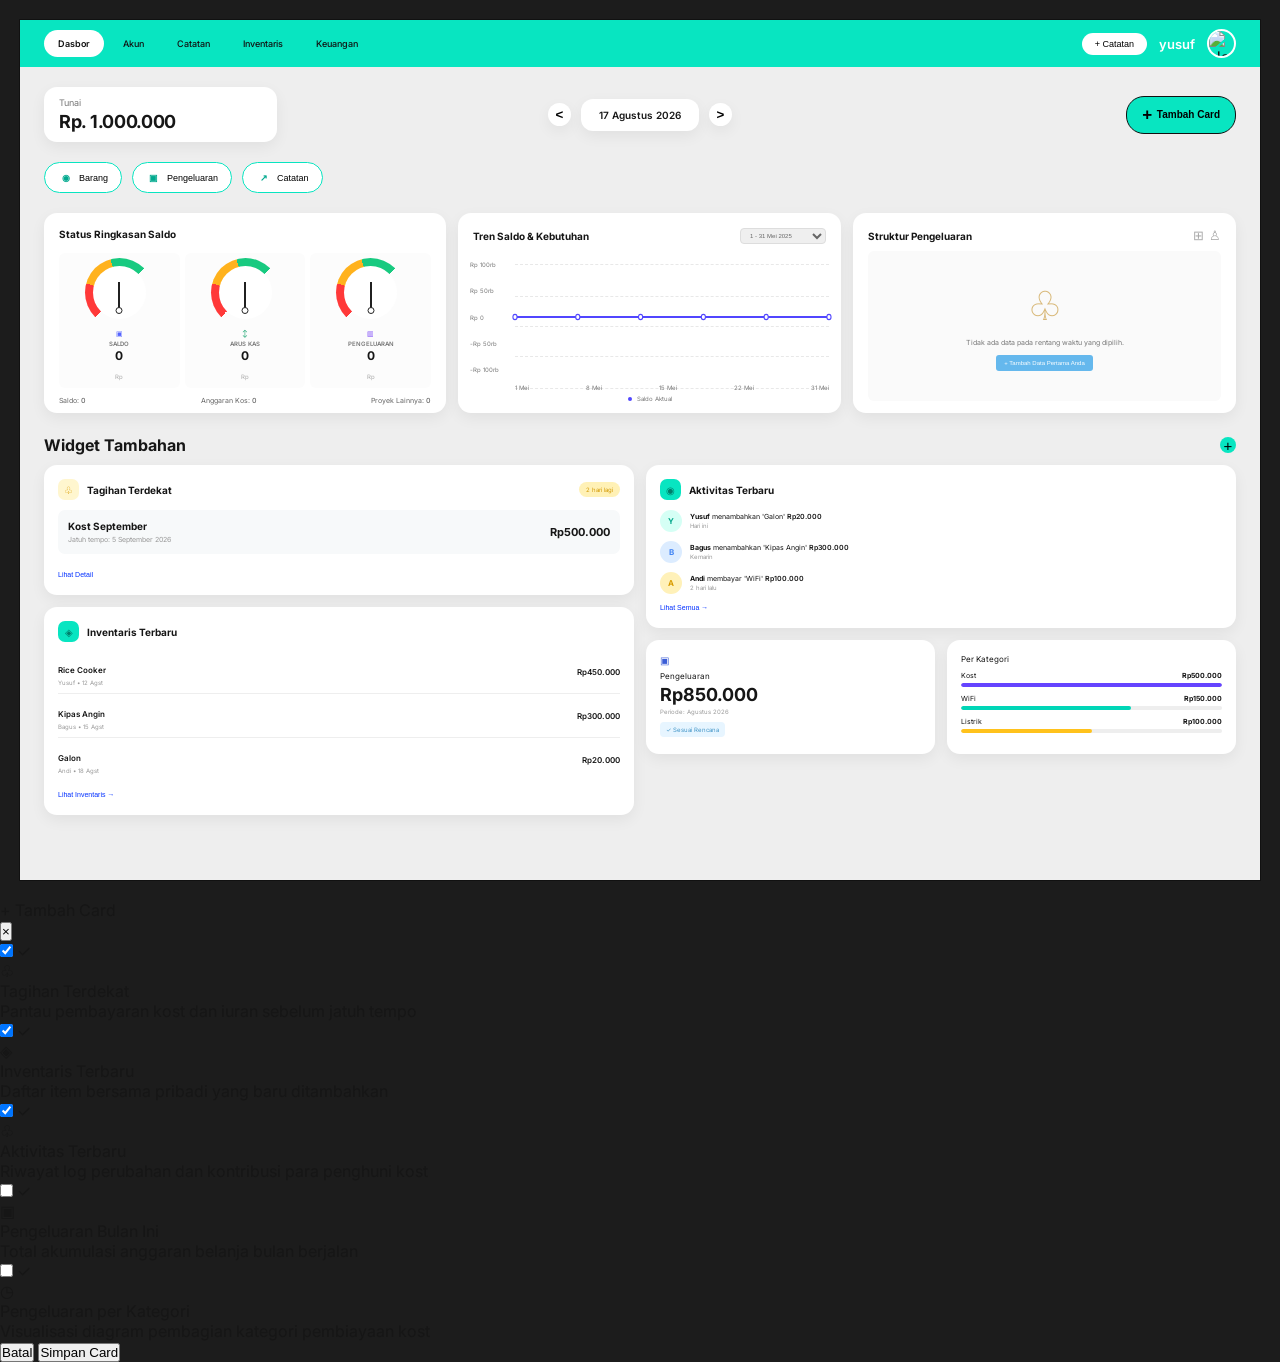
==== dashboard.html @ 5dc1da94 "Add files via upload" ====
<!DOCTYPE html>
<html lang="id">

<head>
    <meta charset="UTF-8">

    <meta
        name="viewport"
        content="width=device-width, initial-scale=1.0"
    >

    <title>Track IN - Dashboard</title>

    <link rel="stylesheet" href="dashboard.css">

    <link
        rel="preconnect"
        href="https://fonts.googleapis.com"
    >

    <link
        rel="preconnect"
        href="https://fonts.gstatic.com"
        crossorigin
    >

    <link
        href="https://fonts.googleapis.com/css2?family=Inter:wght@400;500;600;700;800&display=swap"
        rel="stylesheet"
    >
</head>


<body>

<div class="app">


    <!-- =====================================================
         HEADER
    ====================================================== -->

    <header class="topbar">

        <div class="topbar-left">

            <div class="brand-mobile">
                Track IN
            </div>

            <nav class="main-navigation">

                <a
                    href="#"
                    class="nav-item active"
                    data-page="dashboard"
                >
                    Dasbor
                </a>

                <a
                    href="#"
                    class="nav-item"
                    data-page="akun"
                >
                    Akun
                </a>

                <a
                    href="#"
                    class="nav-item"
                    data-page="catatan"
                >
                    Catatan
                </a>

                <a
                    href="#"
                    class="nav-item"
                    data-page="inventaris"
                >
                    Inventaris
                </a>

                <a
                    href="#"
                    class="nav-item"
                    data-page="keuangan"
                >
                    Keuangan
                </a>

            </nav>

        </div>


        <div class="topbar-right">

            <button
                class="top-note-button"
                id="topNoteButton"
            >
                + Catatan
            </button>


            <span class="username">
                yusuf
            </span>


            <div class="user-avatar">

                <img
                    src="https://i.pravatar.cc/100?img=12"
                    alt="User"
                >

            </div>

        </div>

    </header>



    <!-- =====================================================
         MAIN
    ====================================================== -->

    <main class="main-content">


        <!-- =================================================
             TOP CONTROL
        ================================================== -->

        <section class="dashboard-controls">


            <!-- CASH -->

            <div class="cash-card">

                <span class="cash-label">
                    Tunai
                </span>

                <strong id="cashValue">
                    Rp. 1.000.000
                </strong>

            </div>



            <!-- DATE -->

            <div class="date-navigation">

                <button
                    class="date-arrow"
                    id="previousDate"
                >
                    <
                </button>


                <div class="date-display">

                    <span id="dateText">
                        17 Agustus 2026
                    </span>

                </div>


                <button
                    class="date-arrow"
                    id="nextDate"
                >
                    >
                </button>

            </div>



            <!-- ADD CARD -->

            <button
                class="add-card-button"
                id="openCardModal"
            >

                <span class="plus">
                    +
                </span>

                Tambah Card

            </button>

        </section>



        <!-- =================================================
             QUICK ACTION
        ================================================== -->

        <section class="quick-actions">


            <button
                class="quick-button"
                data-action="barang"
            >

                <span class="quick-icon">
                    ◉
                </span>

                Barang

            </button>


            <button
                class="quick-button"
                data-action="pengeluaran"
            >

                <span class="quick-icon">
                    ▣
                </span>

                Pengeluaran

            </button>


            <button
                class="quick-button"
                data-action="catatan"
            >

                <span class="quick-icon">
                    ↗
                </span>

                Catatan

            </button>


        </section>



        <!-- =================================================
             MAIN CARDS
        ================================================== -->

        <section class="main-cards">


            <!-- =============================================
                 SALDO
            ============================================== -->

            <article class="dashboard-card balance-card">

                <div class="card-title">

                    <h3>
                        Status Ringkasan Saldo
                    </h3>

                </div>


                <div class="balance-gauges">


                    <!-- SALDO -->

                    <div class="gauge">

                        <div class="gauge-circle">

                            <div class="gauge-scale">

                                <span class="red"></span>
                                <span class="orange"></span>
                                <span class="green"></span>

                            </div>

                            <div class="gauge-needle"></div>

                            <div class="gauge-center"></div>

                        </div>

                        <div class="gauge-icon">
                            ▣
                        </div>

                        <span class="gauge-name">
                            SALDO
                        </span>

                        <strong>
                            0
                        </strong>

                        <small>
                            Rp
                        </small>

                    </div>



                    <!-- ARUS KAS -->

                    <div class="gauge">

                        <div class="gauge-circle">

                            <div class="gauge-scale">

                                <span class="red"></span>
                                <span class="orange"></span>
                                <span class="green"></span>

                            </div>

                            <div class="gauge-needle"></div>

                            <div class="gauge-center"></div>

                        </div>

                        <div class="gauge-icon green-icon">
                            ↕
                        </div>

                        <span class="gauge-name">
                            ARUS KAS
                        </span>

                        <strong>
                            0
                        </strong>

                        <small>
                            Rp
                        </small>

                    </div>



                    <!-- PENGELUARAN -->

                    <div class="gauge">

                        <div class="gauge-circle">

                            <div class="gauge-scale">

                                <span class="red"></span>
                                <span class="orange"></span>
                                <span class="green"></span>

                            </div>

                            <div class="gauge-needle"></div>

                            <div class="gauge-center"></div>

                        </div>

                        <div class="gauge-icon purple-icon">
                            ▥
                        </div>

                        <span class="gauge-name">
                            PENGELUARAN
                        </span>

                        <strong>
                            0
                        </strong>

                        <small>
                            Rp
                        </small>

                    </div>


                </div>


                <div class="balance-footer">

                    <span>
                        Saldo: <b>0</b>
                    </span>

                    <span>
                        Anggaran Kos: <b>0</b>
                    </span>

                    <span>
                        Proyek Lainnya: <b>0</b>
                    </span>

                </div>

            </article>



            <!-- =============================================
                 TREND
            ============================================== -->

            <article class="dashboard-card trend-card">

                <div class="card-title trend-title">

                    <h3>
                        Tren Saldo & Kebutuhan
                    </h3>

                    <select id="chartPeriod">

                        <option>
                            1 - 31 Mei 2025
                        </option>

                        <option>
                            1 - 30 Juni 2025
                        </option>

                        <option>
                            1 - 31 Juli 2025
                        </option>

                        <option>
                            1 - 31 Agustus 2026
                        </option>

                    </select>

                </div>


                <div class="chart-container">

                    <div class="chart-labels">

                        <span>
                            Rp 100rb
                        </span>

                        <span>
                            Rp 50rb
                        </span>

                        <span>
                            Rp 0
                        </span>

                        <span>
                            -Rp 50rb
                        </span>

                        <span>
                            -Rp 100rb
                        </span>

                    </div>


                    <div class="chart-area">

                        <div class="grid-line line-1"></div>
                        <div class="grid-line line-2"></div>
                        <div class="grid-line line-3"></div>
                        <div class="grid-line line-4"></div>
                        <div class="grid-line line-5"></div>


                        <svg
                            class="balance-chart"
                            viewBox="0 0 600 180"
                            preserveAspectRatio="none"
                        >

                            <polyline
                                points="0,90 120,90 240,90 360,90 480,90 600,90"
                                fill="none"
                                stroke="#5146ff"
                                stroke-width="3"
                            />

                            <circle cx="0" cy="90" r="4"></circle>
                            <circle cx="120" cy="90" r="4"></circle>
                            <circle cx="240" cy="90" r="4"></circle>
                            <circle cx="360" cy="90" r="4"></circle>
                            <circle cx="480" cy="90" r="4"></circle>
                            <circle cx="600" cy="90" r="4"></circle>

                        </svg>


                        <div class="chart-dates">

                            <span>
                                1 Mei
                            </span>

                            <span>
                                8 Mei
                            </span>

                            <span>
                                15 Mei
                            </span>

                            <span>
                                22 Mei
                            </span>

                            <span>
                                31 Mei
                            </span>

                        </div>

                    </div>

                </div>


                <div class="chart-legend">

                    <span class="legend-dot"></span>

                    Saldo Aktual

                </div>

            </article>



            <!-- =============================================
                 STRUCTURE
            ============================================== -->

            <article class="dashboard-card structure-card">

                <div class="card-title">

                    <h3>
                        Struktur Pengeluaran
                    </h3>

                    <div class="card-tools">

                        <button>
                            ⊞
                        </button>

                        <button>
                            ♙
                        </button>

                    </div>

                </div>


                <div class="structure-content">

                    <div class="structure-icon">
                        ♧
                    </div>

                    <p>
                        Tidak ada data pada rentang waktu yang dipilih.
                    </p>

                    <button
                        class="small-green-button"
                        id="firstExpenseButton"
                    >
                        + Tambah Data Pertama Anda
                    </button>

                </div>

            </article>


        </section>



        <!-- =================================================
             WIDGET TITLE
        ================================================== -->

        <div class="widget-header">

            <h2>
                Widget Tambahan
            </h2>

            <button
                class="widget-plus"
                id="openWidgetModal"
            >
                +
            </button>

        </div>



        <!-- =================================================
             WIDGET AREA
        ================================================== -->

        <section class="widgets-grid">


            <!-- =============================================
                 LEFT COLUMN
            ============================================== -->

            <div class="widget-column left-widget-column">


                <!-- TAGIHAN -->

                <article
                    class="widget-card bill-card"
                    data-widget="tagihan"
                >

                    <div class="widget-title-row">

                        <div class="widget-title">

                            <span class="widget-round-icon yellow">
                                ♧
                            </span>

                            <h3>
                                Tagihan Terdekat
                            </h3>

                        </div>

                        <span class="days-badge">
                            2 hari lagi
                        </span>

                    </div>


                    <div class="bill-content">

                        <div>

                            <strong>
                                Kost September
                            </strong>

                            <small>
                                Jatuh tempo: 5 September 2026
                            </small>

                        </div>

                        <strong class="bill-price">
                            Rp500.000
                        </strong>

                    </div>


                    <button
                        class="detail-link"
                        data-message="Detail tagihan Kost September"
                    >
                        Lihat Detail
                    </button>

                </article>



                <!-- INVENTARIS -->

                <article
                    class="widget-card inventory-card"
                    data-widget="inventaris"
                >

                    <div class="widget-title-row">

                        <div class="widget-title">

                            <span class="widget-round-icon cyan">
                                ◈
                            </span>

                            <h3>
                                Inventaris Terbaru
                            </h3>

                        </div>

                    </div>


                    <div
                        class="inventory-list"
                        id="inventoryList"
                    >

                    </div>


                    <button
                        class="detail-link"
                        id="inventoryLink"
                    >
                        Lihat Inventaris →
                    </button>

                </article>

            </div>



            <!-- =============================================
                 RIGHT COLUMN
            ============================================== -->

            <div class="widget-column right-widget-column">


                <!-- AKTIVITAS -->

                <article
                    class="widget-card activity-card"
                    data-widget="aktivitas"
                >

                    <div class="widget-title-row">

                        <div class="widget-title">

                            <span class="widget-round-icon cyan">
                                ◉
                            </span>

                            <h3>
                                Aktivitas Terbaru
                            </h3>

                        </div>

                    </div>


                    <div
                        class="activity-list"
                        id="activityList"
                    >

                    </div>


                    <button
                        class="detail-link"
                        id="activityLink"
                    >
                        Lihat Semua →
                    </button>

                </article>



                <!-- BOTTOM RIGHT -->

                <div class="bottom-widgets">


                    <!-- PENGELUARAN -->

                    <article
                        class="widget-card expense-card"
                        data-widget="pengeluaran"
                    >

                        <div class="expense-icon">
                            ▣
                        </div>

                        <span class="expense-title">
                            Pengeluaran
                        </span>

                        <strong class="expense-value">
                            Rp850.000
                        </strong>

                        <small>
                            Periode: Agustus 2026
                        </small>

                        <span class="plan-badge">
                            ✓ Sesuai Rencana
                        </span>

                    </article>



                    <!-- KATEGORI -->

                    <article
                        class="widget-card category-card"
                        data-widget="kategori"
                    >

                        <span class="category-title">
                            Per Kategori
                        </span>


                        <div class="category-item">

                            <div>

                                <span>
                                    Kost
                                </span>

                                <strong>
                                    Rp500.000
                                </strong>

                            </div>

                            <div class="progress">
                                <span
                                    style="width:100%"
                                    class="purple-progress"
                                ></span>
                            </div>

                        </div>


                        <div class="category-item">

                            <div>

                                <span>
                                    WiFi
                                </span>

                                <strong>
                                    Rp150.000
                                </strong>

                            </div>

                            <div class="progress">
                                <span
                                    style="width:65%"
                                    class="cyan-progress"
                                ></span>
                            </div>

                        </div>


                        <div class="category-item">

                            <div>

                                <span>
                                    Listrik
                                </span>

                                <strong>
                                    Rp100.000
                                </strong>

                            </div>

                            <div class="progress">
                                <span
                                    style="width:50%"
                                    class="yellow-progress"
                                ></span>
                            </div>

                        </div>

                    </article>

                </div>

            </div>

        </section>

    </main>

</div>



<!-- ==============================
     MODAL TAMBAH CARD
================================ -->

<div id="cardModal" class="card-modal-overlay">

    <div class="card-modal">

        <!-- HEADER -->
        <div class="card-modal-header">

            <div class="card-modal-title">

                <span class="card-plus-icon">+</span>

                <span>Tambah Card</span>

            </div>

            <button
                class="card-modal-close"
                id="closeCardModal"
                type="button"
            >
                ×
            </button>

        </div>


        <!-- CONTENT -->
        <div class="card-modal-body">


            <!-- TAGIHAN -->
            <div
                class="dashboard-card-option active"
                data-card="tagihan"
            >

                <div class="card-option-check">
                    <input
                        type="checkbox"
                        id="cardTagihan"
                        checked
                    >

                    <span class="fake-checkbox">✓</span>
                </div>


                <div class="card-option-icon tagihan-icon">
                    ♧
                </div>


                <div class="card-option-text">

                    <div class="card-option-name">
                        Tagihan Terdekat
                    </div>

                    <div class="card-option-desc">
                        Pantau pembayaran kost dan iuran sebelum jatuh tempo
                    </div>

                </div>

            </div>



            <!-- INVENTARIS -->
            <div
                class="dashboard-card-option active"
                data-card="inventaris"
            >

                <div class="card-option-check">

                    <input
                        type="checkbox"
                        id="cardInventaris"
                        checked
                    >

                    <span class="fake-checkbox">✓</span>

                </div>


                <div class="card-option-icon inventaris-icon">
                    ◈
                </div>


                <div class="card-option-text">

                    <div class="card-option-name">
                        Inventaris Terbaru
                    </div>

                    <div class="card-option-desc">
                        Daftar item bersama pribadi yang baru ditambahkan
                    </div>

                </div>

            </div>



            <!-- AKTIVITAS -->
            <div
                class="dashboard-card-option active"
                data-card="aktivitas"
            >

                <div class="card-option-check">

                    <input
                        type="checkbox"
                        id="cardAktivitas"
                        checked
                    >

                    <span class="fake-checkbox">✓</span>

                </div>


                <div class="card-option-icon aktivitas-icon">
                    ♧
                </div>


                <div class="card-option-text">

                    <div class="card-option-name">
                        Aktivitas Terbaru
                    </div>

                    <div class="card-option-desc">
                        Riwayat log perubahan dan kontribusi para penghuni kost
                    </div>

                </div>

            </div>



            <!-- PENGELUARAN -->
            <div
                class="dashboard-card-option"
                data-card="pengeluaran"
            >

                <div class="card-option-check">

                    <input
                        type="checkbox"
                        id="cardPengeluaran"
                    >

                    <span class="fake-checkbox">✓</span>

                </div>


                <div class="card-option-icon pengeluaran-icon">
                    ▣
                </div>


                <div class="card-option-text">

                    <div class="card-option-name">
                        Pengeluaran Bulan Ini
                    </div>

                    <div class="card-option-desc">
                        Total akumulasi anggaran belanja bulan berjalan
                    </div>

                </div>

            </div>



            <!-- KATEGORI -->
            <div
                class="dashboard-card-option"
                data-card="kategori"
            >

                <div class="card-option-check">

                    <input
                        type="checkbox"
                        id="cardKategori"
                    >

                    <span class="fake-checkbox">✓</span>

                </div>


                <div class="card-option-icon kategori-icon">
                    ◷
                </div>


                <div class="card-option-text">

                    <div class="card-option-name">
                        Pengeluaran per Kategori
                    </div>

                    <div class="card-option-desc">
                        Visualisasi diagram pembagian kategori pembiayaan kost
                    </div>

                </div>

            </div>


        </div>


        <!-- FOOTER -->
        <div class="card-modal-footer">

            <button
                type="button"
                class="card-btn-cancel"
                id="cancelCardModal"
            >
                Batal
            </button>

            <button
                type="button"
                class="card-btn-save"
                id="saveCardModal"
            >
                Simpan Card
            </button>

        </div>

    </div>

</div>



<script src="dashboard.js"></script>

</body>

</html>
---- dashboard.css ----
* {
    margin: 0;
    padding: 0;
    box-sizing: border-box;
}


:root {

    --primary:
        #08e5c1;

    --primary-dark:
        #00cdb0;

    --purple:
        #5846ff;

    --background:
        #eeeeee;

    --card:
        #ffffff;

    --text:
        #161616;

    --muted:
        #858585;

    --border:
        #e8e8e8;

    --shadow:
        0 5px 15px rgba(0, 0, 0, 0.06);

}


html {
    scroll-behavior: smooth;
}


body {

    font-family:
        "Inter",
        Arial,
        sans-serif;

    background:
        #1c1c1c;

    color:
        var(--text);

    min-height:
        100vh;

}


/* ============================================================
   APP
============================================================ */

.app {

    width:
        calc(100% - 40px);

    max-width:
        1440px;

    min-height:
        calc(100vh - 40px);

    margin:
        20px auto;

    background:
        var(--background);

    box-shadow:
        0 0 0 1px #111;

}


/* ============================================================
   TOPBAR
============================================================ */

.topbar {

    height:
        47px;

    background:
        var(--primary);

    display:
        flex;

    justify-content:
        space-between;

    align-items:
        center;

    padding:
        0 24px;

}


.topbar-left {

    display:
        flex;

    align-items:
        center;

    gap:
        25px;

}


.main-navigation {

    display:
        flex;

    align-items:
        center;

    gap:
        5px;

}


.nav-item {

    color:
        #111;

    text-decoration:
        none;

    font-size:
        9px;

    font-weight:
        500;

    padding:
        8px 14px;

    border-radius:
        20px;

    transition:
        .2s ease;

}


.nav-item:hover {

    background:
        rgba(255,255,255,.35);

}


.nav-item.active {

    background:
        #ffffff;

    font-weight:
        600;

}


.topbar-right {

    display:
        flex;

    align-items:
        center;

    gap:
        12px;

}


.top-note-button {

    background:
        white;

    border:
        0;

    border-radius:
        20px;

    padding:
        6px 13px;

    font-size:
        9px;

    cursor:
        pointer;

}


.username {

    font-size:
        13px;

    font-weight:
        600;

    color:
        white;

}


.user-avatar {

    width:
        29px;

    height:
        29px;

    border:
        2px solid white;

    border-radius:
        50%;

    overflow:
        hidden;

}


.user-avatar img {

    width:
        100%;

    height:
        100%;

    object-fit:
        cover;

}


.brand-mobile {
    display: none;
}


/* ============================================================
   MAIN
============================================================ */

.main-content {

    padding:
        20px 24px 50px;

}


/* ============================================================
   CONTROL
============================================================ */

.dashboard-controls {

    display:
        grid;

    grid-template-columns:
        1fr auto 1fr;

    align-items:
        center;

    margin-bottom:
        20px;

}


.cash-card {

    background:
        white;

    width:
        233px;

    min-height:
        54px;

    border-radius:
        13px;

    padding:
        10px 15px;

    box-shadow:
        var(--shadow);

}


.cash-label {

    display:
        block;

    color:
        #777;

    font-size:
        9px;

    margin-bottom:
        3px;

}


.cash-card strong {

    font-size:
        18px;

    letter-spacing:
        -.3px;

}


.date-navigation {

    display:
        flex;

    align-items:
        center;

    justify-content:
        center;

    gap:
        10px;

}


.date-display {

    background:
        white;

    padding:
        10px 18px;

    border-radius:
        12px;

    min-width:
        112px;

    text-align:
        center;

    font-size:
        10px;

    font-weight:
        600;

    box-shadow:
        var(--shadow);

}


.date-arrow {

    width:
        23px;

    height:
        23px;

    border:
        none;

    border-radius:
        50%;

    background:
        white;

    box-shadow:
        var(--shadow);

    cursor:
        pointer;

    font-weight:
        700;

    transition:
        .2s;

}


.date-arrow:hover {

    transform:
        scale(1.08);

}


.add-card-button {

    justify-self:
        end;

    background:
        var(--primary);

    border:
        1px solid #111;

    border-radius:
        18px;

    padding:
        8px 15px;

    font-size:
        10px;

    font-weight:
        600;

    cursor:
        pointer;

    transition:
        .2s;

}


.add-card-button:hover {

    background:
        var(--primary-dark);

    transform:
        translateY(-1px);

}


.plus {

    font-size:
        17px;

    vertical-align:
        middle;

}


/* ============================================================
   QUICK ACTIONS
============================================================ */

.quick-actions {

    display:
        flex;

    gap:
        10px;

    margin-bottom:
        20px;

}


.quick-button {

    background:
        white;

    border:
        1px solid var(--primary);

    border-radius:
        20px;

    padding:
        7px 13px;

    display:
        flex;

    align-items:
        center;

    gap:
        6px;

    font-size:
        9px;

    cursor:
        pointer;

    transition:
        .2s;

}


.quick-button:hover {

    background:
        var(--primary);

}


.quick-icon {

    width:
        15px;

    height:
        15px;

    display:
        grid;

    place-items:
        center;

    border-radius:
        50%;

    color:
        #00a98e;

    font-weight:
        700;

}


/* ============================================================
   MAIN CARDS
============================================================ */

.main-cards {

    display:
        grid;

    grid-template-columns:
        1.05fr 1fr 1fr;

    gap:
        12px;

}


.dashboard-card {

    background:
        white;

    border-radius:
        13px;

    box-shadow:
        var(--shadow);

    min-height:
        198px;

}


.card-title {

    padding:
        15px 15px 8px;

    display:
        flex;

    justify-content:
        space-between;

    align-items:
        center;

}


.card-title h3 {

    font-size:
        10px;

    font-weight:
        700;

}


.card-tools {

    display:
        flex;

    gap:
        5px;

}


.card-tools button {

    border:
        none;

    background:
        transparent;

    color:
        #aaa;

    cursor:
        pointer;

}


/* ============================================================
   BALANCE GAUGES
============================================================ */

.balance-gauges {

    display:
        grid;

    grid-template-columns:
        repeat(3, 1fr);

    padding:
        5px 15px 0;

    gap:
        5px;

}


.gauge {

    text-align:
        center;

    position:
        relative;

    padding:
        0 2px 5px;

    background:
        #fcfcfc;

    border-radius:
        6px;

}


.gauge-circle {

    width:
        73px;

    height:
        73px;

    margin:
        3px auto 0;

    position:
        relative;

    border-radius:
        50%;

}


.gauge-scale {

    position:
        absolute;

    inset:
        2px;

    border-radius:
        50%;

    background:
        conic-gradient(
            from 225deg,
            #ff3939 0deg,
            #ff3939 60deg,
            #ffb21d 60deg,
            #ffb21d 120deg,
            #18ca80 120deg,
            #18ca80 180deg,
            transparent 180deg
        );

}


.gauge-scale::after {

    content:
        "";

    position:
        absolute;

    inset:
        8px;

    background:
        #fff;

    border-radius:
        50%;

}


.gauge-needle {

    position:
        absolute;

    width:
        2px;

    height:
        29px;

    background:
        #202020;

    left:
        50%;

    bottom:
        18px;

    transform-origin:
        bottom;

    transform:
        translateX(-50%)
        rotate(0deg);

    z-index:
        3;

}


.gauge-center {

    position:
        absolute;

    width:
        7px;

    height:
        7px;

    border:
        1px solid #222;

    border-radius:
        50%;

    background:
        white;

    left:
        50%;

    bottom:
        15px;

    transform:
        translateX(-50%);

    z-index:
        4;

}


.gauge-icon {

    font-size:
        7px;

    color:
        #5564ff;

}


.green-icon {
    color:
        #16a36e;
}


.purple-icon {
    color:
        #7a45f7;
}


.gauge-name {

    display:
        block;

    font-size:
        6px;

    font-weight:
        600;

    color:
        #777;

    margin-top:
        2px;

}


.gauge strong {

    display:
        block;

    font-size:
        12px;

    margin-top:
        1px;

}


.gauge small {

    font-size:
        6px;

    color:
        #aaa;

}


.balance-footer {

    display:
        flex;

    justify-content:
        space-between;

    padding:
        8px 15px;

    font-size:
        7px;

    color:
        #666;

}


.balance-footer b {

    font-weight:
        500;

}


/* ============================================================
   TREND CHART
============================================================ */

.trend-title select {

    border:
        1px solid #ddd;

    border-radius:
        4px;

    padding:
        3px 5px;

    font-size:
        6px;

    color:
        #666;

}


.chart-container {

    height:
        143px;

    display:
        flex;

    padding:
        5px 12px 0;

}


.chart-labels {

    width:
        45px;

    display:
        flex;

    flex-direction:
        column;

    justify-content:
        space-between;

    padding:
        4px 0 22px;

    font-size:
        6px;

    color:
        #777;

}


.chart-area {

    flex:
        1;

    position:
        relative;

}


.grid-line {

    position:
        absolute;

    left:
        0;

    right:
        0;

    border-top:
        1px dashed #e8e8e8;

}


.line-1 {
    top:
        5%;
}

.line-2 {
    top:
        28%;
}

.line-3 {
    top:
        50%;
}

.line-4 {
    top:
        72%;
}

.line-5 {
    top:
        95%;
}


.balance-chart {

    position:
        absolute;

    left:
        0;

    top:
        0;

    width:
        100%;

    height:
        120px;

    overflow:
        visible;

}


.balance-chart circle {

    fill:
        white;

    stroke:
        #5146ff;

    stroke-width:
        2;

}


.chart-dates {

    position:
        absolute;

    bottom:
        4px;

    left:
        0;

    right:
        0;

    display:
        flex;

    justify-content:
        space-between;

    font-size:
        6px;

    color:
        #777;

}


.chart-legend {

    font-size:
        6px;

    display:
        flex;

    align-items:
        center;

    gap:
        5px;

    justify-content:
        center;

    color:
        #777;

}


.legend-dot {

    width:
        4px;

    height:
        4px;

    border-radius:
        50%;

    background:
        #5146ff;

}


/* ============================================================
   STRUCTURE
============================================================ */

.structure-content {

    height:
        150px;

    margin:
        0 15px;

    background:
        #fafafa;

    border-radius:
        6px;

    display:
        flex;

    flex-direction:
        column;

    align-items:
        center;

    justify-content:
        center;

    text-align:
        center;

}


.structure-icon {

    font-size:
        40px;

    color:
        #d8b878;

    margin-bottom:
        8px;

}


.structure-content p {

    font-size:
        7px;

    color:
        #777;

    margin-bottom:
        8px;

}


.small-green-button {

    background:
        #65b8ed;

    border:
        none;

    color:
        white;

    border-radius:
        3px;

    padding:
        5px 8px;

    font-size:
        6px;

    cursor:
        pointer;

}


/* ============================================================
   WIDGET HEADER
============================================================ */

.widget-header {

    display:
        flex;

    justify-content:
        space-between;

    align-items:
        center;

    margin:
        22px 0 10px;

}


.widget-header h2 {

    font-size:
        16px;

}


.widget-plus {

    width:
        16px;

    height:
        16px;

    border:
        none;

    background:
        var(--primary);

    border-radius:
        50%;

    font-size:
        15px;

    line-height:
        15px;

    cursor:
        pointer;

}


/* ============================================================
   WIDGET GRID
============================================================ */

.widgets-grid {

    display:
        grid;

    grid-template-columns:
        1fr 1fr;

    gap:
        12px;

}


.widget-column {

    display:
        flex;

    flex-direction:
        column;

    gap:
        12px;

}


.widget-card {

    background:
        white;

    border-radius:
        13px;

    box-shadow:
        var(--shadow);

    padding:
        14px;

}


.widget-title-row {

    display:
        flex;

    justify-content:
        space-between;

    align-items:
        center;

}


.widget-title {

    display:
        flex;

    align-items:
        center;

    gap:
        8px;

}


.widget-title h3 {

    font-size:
        10px;

}


.widget-round-icon {

    width:
        21px;

    height:
        21px;

    border-radius:
        7px;

    display:
        grid;

    place-items:
        center;

    font-size:
        10px;

}


.yellow {

    background:
        #fff6cf;

    color:
        #d99d00;

}


.cyan {

    background:
        var(--primary);

    color:
        #007e6b;

}


.days-badge {

    background:
        #fff1b6;

    color:
        #d29800;

    font-size:
        6px;

    padding:
        4px 7px;

    border-radius:
        8px;

}


/* ============================================================
   BILL
============================================================ */

.bill-card {

    min-height:
        125px;

}


.bill-content {

    background:
        #f7f9fa;

    border-radius:
        7px;

    padding:
        10px;

    margin:
        10px 0 7px;

    display:
        flex;

    justify-content:
        space-between;

    align-items:
        center;

}


.bill-content strong {

    display:
        block;

    font-size:
        10px;

}


.bill-content small {

    display:
        block;

    font-size:
        7px;

    color:
        #999;

    margin-top:
        3px;

}


.bill-price {

    font-size:
        11px !important;

}


.detail-link {

    border:
        none;

    background:
        transparent;

    color:
        #002fff;

    font-size:
        7px;

    cursor:
        pointer;

    padding:
        0;

}


/* ============================================================
   INVENTORY
============================================================ */

.inventory-card {

    min-height:
        174px;

}


.inventory-list {

    margin-top:
        8px;

}


.inventory-item {

    display:
        flex;

    justify-content:
        space-between;

    align-items:
        center;

    padding:
        7px 0;

    border-bottom:
        1px solid #eeeeee;

}


.inventory-item:last-child {

    border-bottom:
        none;

}


.inventory-name {

    font-size:
        8px;

    font-weight:
        600;

}


.inventory-meta {

    display:
        block;

    font-size:
        6px;

    color:
        #999;

    margin-top:
        2px;

}


.inventory-price {

    font-size:
        8px;

    font-weight:
        600;

}


/* ============================================================
   ACTIVITY
============================================================ */

.activity-card {

    min-height:
        158px;

}


.activity-list {

    margin-top:
        10px;

    display:
        flex;

    flex-direction:
        column;

    gap:
        9px;

}


.activity-item {

    display:
        flex;

    align-items:
        center;

    gap:
        8px;

}


.activity-avatar {

    width:
        22px;

    height:
        22px;

    border-radius:
        50%;

    display:
        grid;

    place-items:
        center;

    font-size:
        8px;

    font-weight:
        700;

}


.activity-avatar.green {

    background:
        #d5fff5;

    color:
        #00a789;

}


.activity-avatar.blue {

    background:
        #dcecff;

    color:
        #4285f4;

}


.activity-avatar.yellow {

    background:
        #fff1b9;

    color:
        #d89b00;

}


.activity-text {

    font-size:
        7px;

    line-height:
        1.4;

}


.activity-text strong {

    font-weight:
        700;

}


.activity-text b {

    font-weight:
        600;

}


.activity-time {

    display:
        block;

    color:
        #999;

    font-size:
        6px;

}


/* ============================================================
   BOTTOM WIDGETS
============================================================ */

.bottom-widgets {

    display:
        grid;

    grid-template-columns:
        1fr 1fr;

    gap:
        12px;

}


.expense-card {

    min-height:
        108px;

}


.expense-icon {

    color:
        #3b5dd6;

    font-size:
        10px;

    margin-bottom:
        5px;

}


.expense-title {

    display:
        block;

    font-size:
        8px;

}


.expense-value {

    display:
        block;

    font-size:
        18px;

    margin:
        3px 0;

}


.expense-card small {

    display:
        block;

    color:
        #999;

    font-size:
        6px;

}


.plan-badge {

    display:
        inline-block;

    margin-top:
        7px;

    padding:
        4px 6px;

    border-radius:
        4px;

    background:
        #e7f5ff;

    color:
        #4295c7;

    font-size:
        6px;

}


/* ============================================================
   CATEGORY
============================================================ */

.category-card {

    min-height:
        108px;

}


.category-title {

    display:
        block;

    font-size:
        8px;

    margin-bottom:
        7px;

}


.category-item {

    margin-bottom:
        7px;

}


.category-item > div:first-child {

    display:
        flex;

    justify-content:
        space-between;

    font-size:
        7px;

    margin-bottom:
        3px;

}


.category-item strong {

    font-size:
        7px;

}


.progress {

    width:
        100%;

    height:
        4px;

    border-radius:
        4px;

    background:
        #eee;

    overflow:
        hidden;

}


.progress span {

    display:
        block;

    height:
        100%;

    border-radius:
        4px;

}


.purple-progress {

    background:
        #6544ff;

}


.cyan-progress {

    background:
        #00d6b7;

}


.yellow-progress {

    background:
        #ffc21c;

}


/* ============================================================
   MODAL
============================================================ */

.modal-overlay {

    position:
        fixed;

    inset:
        0;

    background:
        rgba(0,0,0,.45);

    backdrop-filter:
        blur(5px);

    display:
        flex;

    align-items:
        center;

    justify-content:
        center;

    padding:
        20px;

    z-index:
        100;

}


.modal-overlay.hidden {

    display:
        none;

}


.modal-box {

    width:
        min(480px, 100%);

    background:
        white;

    border-radius:
        16px;

    padding:
        22px;

    box-shadow:
        0 25px 60px rgba(0,0,0,.25);

    animation:
        modalShow .2s ease;

}


@keyframes modalShow {

    from {
        opacity: 0;
        transform: scale(.96);
    }

    to {
        opacity: 1;
        transform: scale(1);
    }

}


.modal-header {

    display:
        flex;

    justify-content:
        space-between;

    align-items:
        flex-start;

}


.modal-label {

    color:
        #00a98e;

    font-size:
        8px;

    font-weight:
        700;

    letter-spacing:
        1px;

}


.modal-header h2 {

    font-size:
        21px;

    margin:
        5px 0;

}


.modal-header p {

    font-size:
        10px;

    color:
        #888;

}


.close-modal {

    border:
        none;

    background:
        #f2f2f2;

    width:
        28px;

    height:
        28px;

    border-radius:
        50%;

    font-size:
        19px;

    cursor:
        pointer;

}


.widget-selection {

    display:
        grid;

    gap:
        8px;

    margin:
        20px 0;

}


.selection-item {

    display:
        flex;

    justify-content:
        space-between;

    align-items:
        center;

    padding:
        12px;

    border:
        1px solid #e7e7e7;

    border-radius:
        10px;

    cursor:
        pointer;

}


.selection-item:hover {

    background:
        #f8fffd;

    border-color:
        var(--primary);

}


.selection-item strong {

    display:
        block;

    font-size:
        10px;

}


.selection-item small {

    display:
        block;

    font-size:
        8px;

    color:
        #999;

    margin-top:
        4px;

}


.selection-item input {

    width:
        17px;

    height:
        17px;

    accent-color:
        #08cdb0;

}


.modal-footer {

    border-top:
        1px solid #eee;

    padding-top:
        15px;

    display:
        flex;

    justify-content:
        flex-end;

    gap:
        8px;

}


.cancel-button,
.save-button {

    border:
        none;

    border-radius:
        9px;

    padding:
        9px 16px;

    font-size:
        10px;

    font-weight:
        600;

    cursor:
        pointer;

}


.cancel-button {

    background:
        #eee;

}


.save-button {

    background:
        var(--primary);

}


/* ============================================================
   TOAST
============================================================ */

.toast {

    position:
        fixed;

    right:
        25px;

    bottom:
        25px;

    background:
        #161616;

    color:
        white;

    padding:
        11px 16px;

    border-radius:
        9px;

    font-size:
        10px;

    opacity:
        0;

    transform:
        translateY(15px);

    pointer-events:
        none;

    transition:
        .25s;

    z-index:
        200;

}


.toast.show {

    opacity:
        1;

    transform:
        translateY(0);

}


/* ============================================================
   RESPONSIVE
============================================================ */

@media (max-width: 1000px) {

    .main-cards {

        grid-template-columns:
            1fr 1fr;

    }


    .structure-card {

        grid-column:
            1 / -1;

    }

}


@media (max-width: 750px) {

    body {
        background:
            #eeeeee;
    }


    .app {

        width:
            100%;

        margin:
            0;

        min-height:
            100vh;

    }


    .topbar {

        padding:
            0 15px;

    }


    .main-navigation {

        gap:
            0;

    }


    .nav-item {

        padding:
            7px 8px;

        font-size:
            8px;

    }


    .username {

        display:
            none;

    }


    .main-content {

        padding:
            15px;

    }


    .dashboard-controls {

        grid-template-columns:
            1fr auto;

        gap:
            12px;

    }


    .cash-card {

        width:
            100%;

    }


    .date-navigation {

        grid-column:
            1 / -1;

        grid-row:
            2;

    }


    .add-card-button {

        grid-column:
            2;

        grid-row:
            1;

    }


    .main-cards {

        grid-template-columns:
            1fr;

    }


    .structure-card {

        grid-column:
            auto;

    }


    .widgets-grid {

        grid-template-columns:
            1fr;

    }

}


@media (max-width: 500px) {

    .topbar {

        height:
            auto;

        min-height:
            50px;

        padding:
            8px 10px;

    }


    .topbar-left {

        gap:
            5px;

    }


    .main-navigation {

        overflow-x:
            auto;

    }


    .nav-item {

        font-size:
            7px;

        padding:
            7px 6px;

    }


    .top-note-button {

        display:
            none;

    }


    .user-avatar {

        width:
            26px;

        height:
            26px;

    }


    .quick-actions {

        overflow-x:
            auto;

    }


    .quick-button {

        white-space:
            nowrap;

    }


    .bottom-widgets {

        grid-template-columns:
            1fr;

    }


    .balance-gauges {

        gap:
            2px;

    }


    .gauge-circle {

        width:
            68px;

        height:
            68px;

    }

}
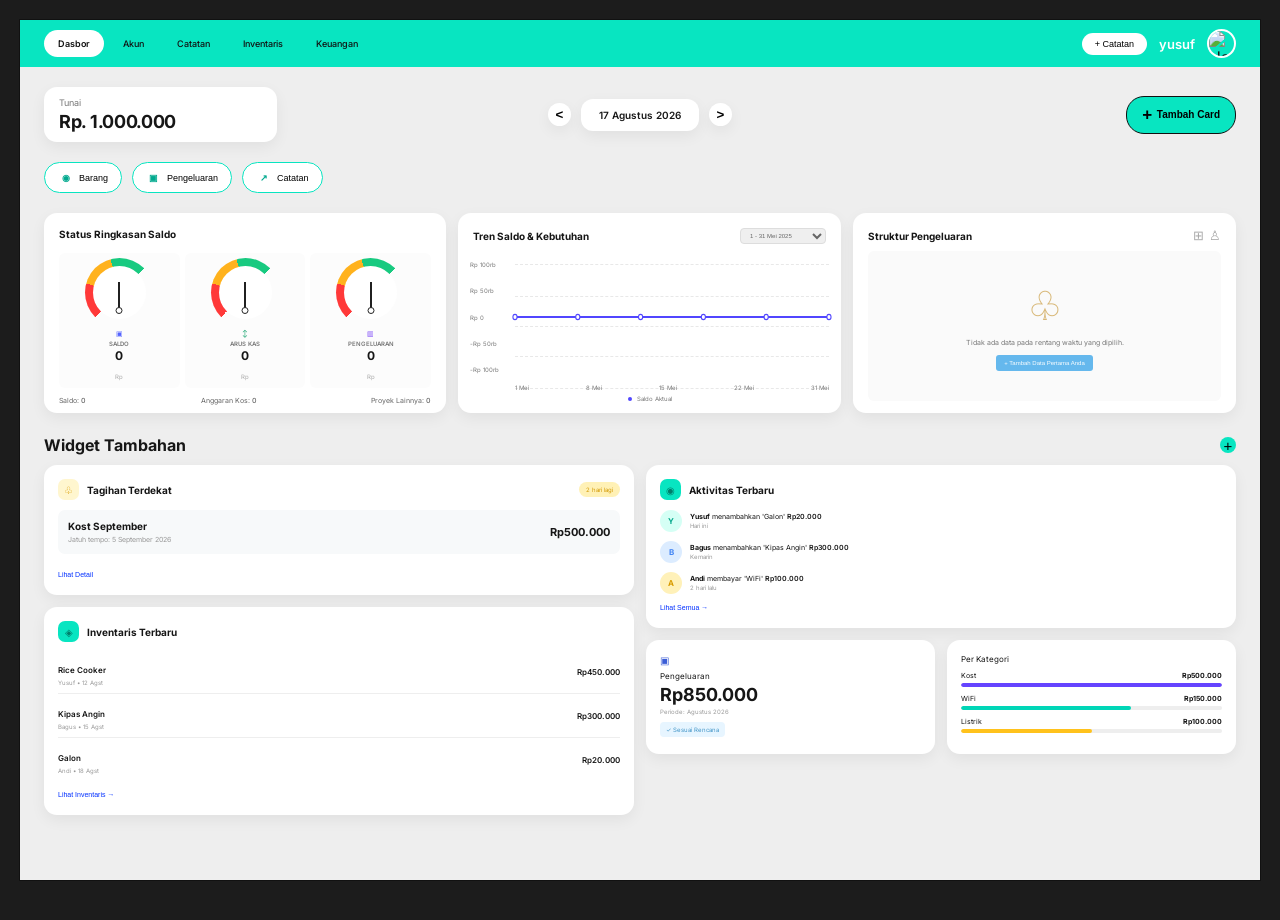
==== commit 2b92fcf2: "Update dashboard.html" ====
--- a/dashboard.html
+++ b/dashboard.html
@@ -1193,7 +1193,11 @@
     </div>
 
 </div>
-
+<div id="toast" class="toast"></div>
+
+<div id="cardModal" class="card-modal-overlay">
+    ...
+</div>
 
 
 <script src="dashboard.js"></script>
--- a/dashboard.css
+++ b/dashboard.css
@@ -1,3 +1,6 @@
+/* ============================================================
+   RESET
+============================================================ */
 
 * {
     margin: 0;
@@ -6,59 +9,41 @@
 }
 
 
+/* ============================================================
+   ROOT
+============================================================ */
+
 :root {
-
-    --primary:
-        #08e5c1;
-
-    --primary-dark:
-        #00cdb0;
-
-    --purple:
-        #5846ff;
-
-    --background:
-        #eeeeee;
-
-    --card:
-        #ffffff;
-
-    --text:
-        #161616;
-
-    --muted:
-        #858585;
-
-    --border:
-        #e8e8e8;
-
-    --shadow:
-        0 5px 15px rgba(0, 0, 0, 0.06);
-
-}
-
+    --primary: #08e5c1;
+    --primary-dark: #00cdb0;
+
+    --purple: #5846ff;
+
+    --background: #eeeeee;
+    --card: #ffffff;
+
+    --text: #161616;
+    --muted: #858585;
+
+    --border: #e8e8e8;
+
+    --shadow: 0 5px 15px rgba(0, 0, 0, 0.06);
+}
+
+
+/* ============================================================
+   HTML & BODY
+============================================================ */
 
 html {
     scroll-behavior: smooth;
 }
 
-
 body {
-
-    font-family:
-        "Inter",
-        Arial,
-        sans-serif;
-
-    background:
-        #1c1c1c;
-
-    color:
-        var(--text);
-
-    min-height:
-        100vh;
-
+    font-family: "Inter", Arial, sans-serif;
+    background: #1c1c1c;
+    color: var(--text);
+    min-height: 100vh;
 }
 
 
@@ -67,25 +52,15 @@
 ============================================================ */
 
 .app {
-
-    width:
-        calc(100% - 40px);
-
-    max-width:
-        1440px;
-
-    min-height:
-        calc(100vh - 40px);
-
-    margin:
-        20px auto;
-
-    background:
-        var(--background);
-
-    box-shadow:
-        0 0 0 1px #111;
-
+    width: calc(100% - 40px);
+    max-width: 1440px;
+    min-height: calc(100vh - 40px);
+
+    margin: 20px auto;
+
+    background: var(--background);
+
+    box-shadow: 0 0 0 1px #111;
 }
 
 
@@ -94,185 +69,97 @@
 ============================================================ */
 
 .topbar {
-
-    height:
-        47px;
-
-    background:
-        var(--primary);
-
-    display:
-        flex;
-
-    justify-content:
-        space-between;
-
-    align-items:
-        center;
-
-    padding:
-        0 24px;
-
-}
-
+    height: 47px;
+
+    background: var(--primary);
+
+    display: flex;
+    align-items: center;
+    justify-content: space-between;
+
+    padding: 0 24px;
+}
 
 .topbar-left {
-
-    display:
-        flex;
-
-    align-items:
-        center;
-
-    gap:
-        25px;
-
-}
-
+    display: flex;
+    align-items: center;
+
+    gap: 25px;
+}
 
 .main-navigation {
-
-    display:
-        flex;
-
-    align-items:
-        center;
-
-    gap:
-        5px;
-
-}
-
+    display: flex;
+    align-items: center;
+
+    gap: 5px;
+}
 
 .nav-item {
-
-    color:
-        #111;
-
-    text-decoration:
-        none;
-
-    font-size:
-        9px;
-
-    font-weight:
-        500;
-
-    padding:
-        8px 14px;
-
-    border-radius:
-        20px;
-
-    transition:
-        .2s ease;
-
-}
-
+    color: #111;
+    text-decoration: none;
+
+    font-size: 9px;
+    font-weight: 500;
+
+    padding: 8px 14px;
+
+    border-radius: 20px;
+
+    transition: 0.2s ease;
+}
 
 .nav-item:hover {
-
-    background:
-        rgba(255,255,255,.35);
-
-}
-
+    background: rgba(255, 255, 255, 0.35);
+}
 
 .nav-item.active {
-
-    background:
-        #ffffff;
-
-    font-weight:
-        600;
-
-}
-
+    background: #ffffff;
+    font-weight: 600;
+}
 
 .topbar-right {
-
-    display:
-        flex;
-
-    align-items:
-        center;
-
-    gap:
-        12px;
-
-}
-
+    display: flex;
+    align-items: center;
+
+    gap: 12px;
+}
 
 .top-note-button {
-
-    background:
-        white;
-
-    border:
-        0;
-
-    border-radius:
-        20px;
-
-    padding:
-        6px 13px;
-
-    font-size:
-        9px;
-
-    cursor:
-        pointer;
-
-}
-
+    background: white;
+
+    border: 0;
+    border-radius: 20px;
+
+    padding: 6px 13px;
+
+    font-size: 9px;
+
+    cursor: pointer;
+}
 
 .username {
-
-    font-size:
-        13px;
-
-    font-weight:
-        600;
-
-    color:
-        white;
-
-}
-
+    font-size: 13px;
+    font-weight: 600;
+
+    color: white;
+}
 
 .user-avatar {
-
-    width:
-        29px;
-
-    height:
-        29px;
-
-    border:
-        2px solid white;
-
-    border-radius:
-        50%;
-
-    overflow:
-        hidden;
-
-}
-
+    width: 29px;
+    height: 29px;
+
+    border: 2px solid white;
+    border-radius: 50%;
+
+    overflow: hidden;
+}
 
 .user-avatar img {
-
-    width:
-        100%;
-
-    height:
-        100%;
-
-    object-fit:
-        cover;
-
-}
-
+    width: 100%;
+    height: 100%;
+
+    object-fit: cover;
+}
 
 .brand-mobile {
     display: none;
@@ -284,222 +171,137 @@
 ============================================================ */
 
 .main-content {
-
-    padding:
-        20px 24px 50px;
-
-}
-
-
-/* ============================================================
-   CONTROL
+    padding: 20px 24px 50px;
+}
+
+
+/* ============================================================
+   DASHBOARD CONTROLS
 ============================================================ */
 
 .dashboard-controls {
-
-    display:
-        grid;
-
-    grid-template-columns:
-        1fr auto 1fr;
-
-    align-items:
-        center;
-
-    margin-bottom:
-        20px;
-
-}
-
+    display: grid;
+
+    grid-template-columns: 1fr auto 1fr;
+
+    align-items: center;
+
+    margin-bottom: 20px;
+}
 
 .cash-card {
-
-    background:
-        white;
-
-    width:
-        233px;
-
-    min-height:
-        54px;
-
-    border-radius:
-        13px;
-
-    padding:
-        10px 15px;
-
-    box-shadow:
-        var(--shadow);
-
-}
-
+    width: 233px;
+    min-height: 54px;
+
+    background: white;
+
+    border-radius: 13px;
+
+    padding: 10px 15px;
+
+    box-shadow: var(--shadow);
+}
 
 .cash-label {
-
-    display:
-        block;
-
-    color:
-        #777;
-
-    font-size:
-        9px;
-
-    margin-bottom:
-        3px;
-
-}
-
+    display: block;
+
+    color: #777;
+
+    font-size: 9px;
+
+    margin-bottom: 3px;
+}
 
 .cash-card strong {
-
-    font-size:
-        18px;
-
-    letter-spacing:
-        -.3px;
-
-}
-
+    font-size: 18px;
+
+    letter-spacing: -0.3px;
+}
+
+
+/* ============================================================
+   DATE NAVIGATION
+============================================================ */
 
 .date-navigation {
-
-    display:
-        flex;
-
-    align-items:
-        center;
-
-    justify-content:
-        center;
-
-    gap:
-        10px;
-
-}
-
+    display: flex;
+    align-items: center;
+    justify-content: center;
+
+    gap: 10px;
+}
 
 .date-display {
-
-    background:
-        white;
-
-    padding:
-        10px 18px;
-
-    border-radius:
-        12px;
-
-    min-width:
-        112px;
-
-    text-align:
-        center;
-
-    font-size:
-        10px;
-
-    font-weight:
-        600;
-
-    box-shadow:
-        var(--shadow);
-
-}
-
+    min-width: 112px;
+
+    background: white;
+
+    padding: 10px 18px;
+
+    border-radius: 12px;
+
+    text-align: center;
+
+    font-size: 10px;
+    font-weight: 600;
+
+    box-shadow: var(--shadow);
+}
 
 .date-arrow {
-
-    width:
-        23px;
-
-    height:
-        23px;
-
-    border:
-        none;
-
-    border-radius:
-        50%;
-
-    background:
-        white;
-
-    box-shadow:
-        var(--shadow);
-
-    cursor:
-        pointer;
-
-    font-weight:
-        700;
-
-    transition:
-        .2s;
-
-}
-
+    width: 23px;
+    height: 23px;
+
+    border: none;
+    border-radius: 50%;
+
+    background: white;
+
+    box-shadow: var(--shadow);
+
+    cursor: pointer;
+
+    font-weight: 700;
+
+    transition: 0.2s;
+}
 
 .date-arrow:hover {
-
-    transform:
-        scale(1.08);
-
-}
-
+    transform: scale(1.08);
+}
+
+
+/* ============================================================
+   ADD CARD BUTTON
+============================================================ */
 
 .add-card-button {
-
-    justify-self:
-        end;
-
-    background:
-        var(--primary);
-
-    border:
-        1px solid #111;
-
-    border-radius:
-        18px;
-
-    padding:
-        8px 15px;
-
-    font-size:
-        10px;
-
-    font-weight:
-        600;
-
-    cursor:
-        pointer;
-
-    transition:
-        .2s;
-
-}
-
+    justify-self: end;
+
+    background: var(--primary);
+
+    border: 1px solid #111;
+    border-radius: 18px;
+
+    padding: 8px 15px;
+
+    font-size: 10px;
+    font-weight: 600;
+
+    cursor: pointer;
+
+    transition: 0.2s;
+}
 
 .add-card-button:hover {
-
-    background:
-        var(--primary-dark);
-
-    transform:
-        translateY(-1px);
-
-}
-
+    background: var(--primary-dark);
+
+    transform: translateY(-1px);
+}
 
 .plus {
-
-    font-size:
-        17px;
-
-    vertical-align:
-        middle;
-
+    font-size: 17px;
+    vertical-align: middle;
 }
 
 
@@ -508,85 +310,49 @@
 ============================================================ */
 
 .quick-actions {
-
-    display:
-        flex;
-
-    gap:
-        10px;
-
-    margin-bottom:
-        20px;
-
-}
-
+    display: flex;
+
+    gap: 10px;
+
+    margin-bottom: 20px;
+}
 
 .quick-button {
-
-    background:
-        white;
-
-    border:
-        1px solid var(--primary);
-
-    border-radius:
-        20px;
-
-    padding:
-        7px 13px;
-
-    display:
-        flex;
-
-    align-items:
-        center;
-
-    gap:
-        6px;
-
-    font-size:
-        9px;
-
-    cursor:
-        pointer;
-
-    transition:
-        .2s;
-
-}
-
+    display: flex;
+    align-items: center;
+
+    gap: 6px;
+
+    background: white;
+
+    border: 1px solid var(--primary);
+    border-radius: 20px;
+
+    padding: 7px 13px;
+
+    font-size: 9px;
+
+    cursor: pointer;
+
+    transition: 0.2s;
+}
 
 .quick-button:hover {
-
-    background:
-        var(--primary);
-
-}
-
+    background: var(--primary);
+}
 
 .quick-icon {
-
-    width:
-        15px;
-
-    height:
-        15px;
-
-    display:
-        grid;
-
-    place-items:
-        center;
-
-    border-radius:
-        50%;
-
-    color:
-        #00a98e;
-
-    font-weight:
-        700;
-
+    width: 15px;
+    height: 15px;
+
+    display: grid;
+    place-items: center;
+
+    border-radius: 50%;
+
+    color: #00a98e;
+
+    font-weight: 700;
 }
 
 
@@ -595,89 +361,48 @@
 ============================================================ */
 
 .main-cards {
-
-    display:
-        grid;
-
-    grid-template-columns:
-        1.05fr 1fr 1fr;
-
-    gap:
-        12px;
-
-}
-
+    display: grid;
+
+    grid-template-columns: 1.05fr 1fr 1fr;
+
+    gap: 12px;
+}
 
 .dashboard-card {
-
-    background:
-        white;
-
-    border-radius:
-        13px;
-
-    box-shadow:
-        var(--shadow);
-
-    min-height:
-        198px;
-
-}
-
+    min-height: 198px;
+
+    background: white;
+
+    border-radius: 13px;
+
+    box-shadow: var(--shadow);
+}
 
 .card-title {
-
-    padding:
-        15px 15px 8px;
-
-    display:
-        flex;
-
-    justify-content:
-        space-between;
-
-    align-items:
-        center;
-
-}
-
+    display: flex;
+    align-items: center;
+    justify-content: space-between;
+
+    padding: 15px 15px 8px;
+}
 
 .card-title h3 {
-
-    font-size:
-        10px;
-
-    font-weight:
-        700;
-
-}
-
+    font-size: 10px;
+    font-weight: 700;
+}
 
 .card-tools {
-
-    display:
-        flex;
-
-    gap:
-        5px;
-
-}
-
+    display: flex;
+    gap: 5px;
+}
 
 .card-tools button {
-
-    border:
-        none;
-
-    background:
-        transparent;
-
-    color:
-        #aaa;
-
-    cursor:
-        pointer;
-
+    border: none;
+    background: transparent;
+
+    color: #aaa;
+
+    cursor: pointer;
 }
 
 
@@ -686,72 +411,44 @@
 ============================================================ */
 
 .balance-gauges {
-
-    display:
-        grid;
-
-    grid-template-columns:
-        repeat(3, 1fr);
-
-    padding:
-        5px 15px 0;
-
-    gap:
-        5px;
-
-}
-
+    display: grid;
+
+    grid-template-columns: repeat(3, 1fr);
+
+    gap: 5px;
+
+    padding: 5px 15px 0;
+}
 
 .gauge {
-
-    text-align:
-        center;
-
-    position:
-        relative;
-
-    padding:
-        0 2px 5px;
-
-    background:
-        #fcfcfc;
-
-    border-radius:
-        6px;
-
-}
-
+    position: relative;
+
+    text-align: center;
+
+    padding: 0 2px 5px;
+
+    background: #fcfcfc;
+
+    border-radius: 6px;
+}
 
 .gauge-circle {
-
-    width:
-        73px;
-
-    height:
-        73px;
-
-    margin:
-        3px auto 0;
-
-    position:
-        relative;
-
-    border-radius:
-        50%;
-
-}
-
+    position: relative;
+
+    width: 73px;
+    height: 73px;
+
+    margin: 3px auto 0;
+
+    border-radius: 50%;
+}
 
 .gauge-scale {
-
-    position:
-        absolute;
-
-    inset:
-        2px;
-
-    border-radius:
-        50%;
+    position: absolute;
+
+    inset: 2px;
+
+    border-radius: 50%;
 
     background:
         conic-gradient(
@@ -764,191 +461,110 @@
             #18ca80 180deg,
             transparent 180deg
         );
-
-}
-
+}
 
 .gauge-scale::after {
-
-    content:
-        "";
-
-    position:
-        absolute;
-
-    inset:
-        8px;
-
-    background:
-        #fff;
-
-    border-radius:
-        50%;
-
-}
-
+    content: "";
+
+    position: absolute;
+
+    inset: 8px;
+
+    background: #fff;
+
+    border-radius: 50%;
+}
 
 .gauge-needle {
-
-    position:
-        absolute;
-
-    width:
-        2px;
-
-    height:
-        29px;
-
-    background:
-        #202020;
-
-    left:
-        50%;
-
-    bottom:
-        18px;
-
-    transform-origin:
-        bottom;
+    position: absolute;
+
+    width: 2px;
+    height: 29px;
+
+    left: 50%;
+    bottom: 18px;
+
+    background: #202020;
+
+    transform-origin: bottom;
 
     transform:
         translateX(-50%)
         rotate(0deg);
 
-    z-index:
-        3;
-
-}
-
+    z-index: 3;
+}
 
 .gauge-center {
-
-    position:
-        absolute;
-
-    width:
-        7px;
-
-    height:
-        7px;
-
-    border:
-        1px solid #222;
-
-    border-radius:
-        50%;
-
-    background:
-        white;
-
-    left:
-        50%;
-
-    bottom:
-        15px;
-
-    transform:
-        translateX(-50%);
-
-    z-index:
-        4;
-
-}
-
+    position: absolute;
+
+    width: 7px;
+    height: 7px;
+
+    left: 50%;
+    bottom: 15px;
+
+    transform: translateX(-50%);
+
+    border: 1px solid #222;
+    border-radius: 50%;
+
+    background: white;
+
+    z-index: 4;
+}
 
 .gauge-icon {
-
-    font-size:
-        7px;
-
-    color:
-        #5564ff;
-
-}
-
+    font-size: 7px;
+    color: #5564ff;
+}
 
 .green-icon {
-    color:
-        #16a36e;
-}
-
+    color: #16a36e;
+}
 
 .purple-icon {
-    color:
-        #7a45f7;
-}
-
+    color: #7a45f7;
+}
 
 .gauge-name {
-
-    display:
-        block;
-
-    font-size:
-        6px;
-
-    font-weight:
-        600;
-
-    color:
-        #777;
-
-    margin-top:
-        2px;
-
-}
-
+    display: block;
+
+    margin-top: 2px;
+
+    color: #777;
+
+    font-size: 6px;
+    font-weight: 600;
+}
 
 .gauge strong {
-
-    display:
-        block;
-
-    font-size:
-        12px;
-
-    margin-top:
-        1px;
-
-}
-
+    display: block;
+
+    margin-top: 1px;
+
+    font-size: 12px;
+}
 
 .gauge small {
-
-    font-size:
-        6px;
-
-    color:
-        #aaa;
-
-}
-
+    color: #aaa;
+
+    font-size: 6px;
+}
 
 .balance-footer {
-
-    display:
-        flex;
-
-    justify-content:
-        space-between;
-
-    padding:
-        8px 15px;
-
-    font-size:
-        7px;
-
-    color:
-        #666;
-
-}
-
+    display: flex;
+    justify-content: space-between;
+
+    padding: 8px 15px;
+
+    color: #666;
+
+    font-size: 7px;
+}
 
 .balance-footer b {
-
-    font-weight:
-        500;
-
+    font-weight: 500;
 }
 
 
@@ -957,222 +573,126 @@
 ============================================================ */
 
 .trend-title select {
-
-    border:
-        1px solid #ddd;
-
-    border-radius:
-        4px;
-
-    padding:
-        3px 5px;
-
-    font-size:
-        6px;
-
-    color:
-        #666;
-
-}
-
+    padding: 3px 5px;
+
+    border: 1px solid #ddd;
+    border-radius: 4px;
+
+    color: #666;
+
+    font-size: 6px;
+}
 
 .chart-container {
-
-    height:
-        143px;
-
-    display:
-        flex;
-
-    padding:
-        5px 12px 0;
-
-}
-
+    height: 143px;
+
+    display: flex;
+
+    padding: 5px 12px 0;
+}
 
 .chart-labels {
-
-    width:
-        45px;
-
-    display:
-        flex;
-
-    flex-direction:
-        column;
-
-    justify-content:
-        space-between;
-
-    padding:
-        4px 0 22px;
-
-    font-size:
-        6px;
-
-    color:
-        #777;
-
-}
-
+    width: 45px;
+
+    display: flex;
+    flex-direction: column;
+    justify-content: space-between;
+
+    padding: 4px 0 22px;
+
+    color: #777;
+
+    font-size: 6px;
+}
 
 .chart-area {
-
-    flex:
-        1;
-
-    position:
-        relative;
-
-}
-
+    position: relative;
+
+    flex: 1;
+}
 
 .grid-line {
-
-    position:
-        absolute;
-
-    left:
-        0;
-
-    right:
-        0;
-
-    border-top:
-        1px dashed #e8e8e8;
-
-}
-
+    position: absolute;
+
+    left: 0;
+    right: 0;
+
+    border-top: 1px dashed #e8e8e8;
+}
 
 .line-1 {
-    top:
-        5%;
+    top: 5%;
 }
 
 .line-2 {
-    top:
-        28%;
+    top: 28%;
 }
 
 .line-3 {
-    top:
-        50%;
+    top: 50%;
 }
 
 .line-4 {
-    top:
-        72%;
+    top: 72%;
 }
 
 .line-5 {
-    top:
-        95%;
-}
-
+    top: 95%;
+}
 
 .balance-chart {
-
-    position:
-        absolute;
-
-    left:
-        0;
-
-    top:
-        0;
-
-    width:
-        100%;
-
-    height:
-        120px;
-
-    overflow:
-        visible;
-
-}
-
+    position: absolute;
+
+    top: 0;
+    left: 0;
+
+    width: 100%;
+    height: 120px;
+
+    overflow: visible;
+}
 
 .balance-chart circle {
-
-    fill:
-        white;
-
-    stroke:
-        #5146ff;
-
-    stroke-width:
-        2;
-
-}
-
+    fill: white;
+
+    stroke: #5146ff;
+    stroke-width: 2;
+}
 
 .chart-dates {
-
-    position:
-        absolute;
-
-    bottom:
-        4px;
-
-    left:
-        0;
-
-    right:
-        0;
-
-    display:
-        flex;
-
-    justify-content:
-        space-between;
-
-    font-size:
-        6px;
-
-    color:
-        #777;
-
-}
-
+    position: absolute;
+
+    left: 0;
+    right: 0;
+    bottom: 4px;
+
+    display: flex;
+    justify-content: space-between;
+
+    color: #777;
+
+    font-size: 6px;
+}
 
 .chart-legend {
-
-    font-size:
-        6px;
-
-    display:
-        flex;
-
-    align-items:
-        center;
-
-    gap:
-        5px;
-
-    justify-content:
-        center;
-
-    color:
-        #777;
-
-}
-
+    display: flex;
+    align-items: center;
+    justify-content: center;
+
+    gap: 5px;
+
+    color: #777;
+
+    font-size: 6px;
+}
 
 .legend-dot {
-
-    width:
-        4px;
-
-    height:
-        4px;
-
-    border-radius:
-        50%;
-
-    background:
-        #5146ff;
-
+    width: 4px;
+    height: 4px;
+
+    border-radius: 50%;
+
+    background: #5146ff;
 }
 
 
@@ -1181,88 +701,51 @@
 ============================================================ */
 
 .structure-content {
-
-    height:
-        150px;
-
-    margin:
-        0 15px;
-
-    background:
-        #fafafa;
-
-    border-radius:
-        6px;
-
-    display:
-        flex;
-
-    flex-direction:
-        column;
-
-    align-items:
-        center;
-
-    justify-content:
-        center;
-
-    text-align:
-        center;
-
-}
-
+    height: 150px;
+
+    margin: 0 15px;
+
+    display: flex;
+    flex-direction: column;
+    align-items: center;
+    justify-content: center;
+
+    text-align: center;
+
+    background: #fafafa;
+
+    border-radius: 6px;
+}
 
 .structure-icon {
-
-    font-size:
-        40px;
-
-    color:
-        #d8b878;
-
-    margin-bottom:
-        8px;
-
-}
-
+    margin-bottom: 8px;
+
+    color: #d8b878;
+
+    font-size: 40px;
+}
 
 .structure-content p {
-
-    font-size:
-        7px;
-
-    color:
-        #777;
-
-    margin-bottom:
-        8px;
-
-}
-
+    margin-bottom: 8px;
+
+    color: #777;
+
+    font-size: 7px;
+}
 
 .small-green-button {
-
-    background:
-        #65b8ed;
-
-    border:
-        none;
-
-    color:
-        white;
-
-    border-radius:
-        3px;
-
-    padding:
-        5px 8px;
-
-    font-size:
-        6px;
-
-    cursor:
-        pointer;
-
+    background: #65b8ed;
+
+    border: none;
+    border-radius: 3px;
+
+    padding: 5px 8px;
+
+    color: white;
+
+    font-size: 6px;
+
+    cursor: pointer;
 }
 
 
@@ -1271,56 +754,30 @@
 ============================================================ */
 
 .widget-header {
-
-    display:
-        flex;
-
-    justify-content:
-        space-between;
-
-    align-items:
-        center;
-
-    margin:
-        22px 0 10px;
-
-}
-
+    display: flex;
+    align-items: center;
+    justify-content: space-between;
+
+    margin: 22px 0 10px;
+}
 
 .widget-header h2 {
-
-    font-size:
-        16px;
-
-}
-
+    font-size: 16px;
+}
 
 .widget-plus {
-
-    width:
-        16px;
-
-    height:
-        16px;
-
-    border:
-        none;
-
-    background:
-        var(--primary);
-
-    border-radius:
-        50%;
-
-    font-size:
-        15px;
-
-    line-height:
-        15px;
-
-    cursor:
-        pointer;
-
+    width: 16px;
+    height: 16px;
+
+    border: none;
+    border-radius: 50%;
+
+    background: var(--primary);
+
+    font-size: 15px;
+    line-height: 15px;
+
+    cursor: pointer;
 }
 
 
@@ -1329,1011 +786,730 @@
 ============================================================ */
 
 .widgets-grid {
-
-    display:
-        grid;
-
-    grid-template-columns:
-        1fr 1fr;
-
-    gap:
-        12px;
-
-}
-
+    display: grid;
+
+    grid-template-columns: 1fr 1fr;
+
+    gap: 12px;
+}
 
 .widget-column {
-
-    display:
-        flex;
-
-    flex-direction:
-        column;
-
-    gap:
-        12px;
-
-}
-
+    display: flex;
+    flex-direction: column;
+
+    gap: 12px;
+}
 
 .widget-card {
-
-    background:
-        white;
-
-    border-radius:
-        13px;
+    background: white;
+
+    border-radius: 13px;
+
+    padding: 14px;
+
+    box-shadow: var(--shadow);
+}
+
+.widget-title-row {
+    display: flex;
+    align-items: center;
+    justify-content: space-between;
+}
+
+.widget-title {
+    display: flex;
+    align-items: center;
+
+    gap: 8px;
+}
+
+.widget-title h3 {
+    font-size: 10px;
+}
+
+.widget-round-icon {
+    width: 21px;
+    height: 21px;
+
+    display: grid;
+    place-items: center;
+
+    border-radius: 7px;
+
+    font-size: 10px;
+}
+
+.yellow {
+    background: #fff6cf;
+    color: #d99d00;
+}
+
+.cyan {
+    background: var(--primary);
+    color: #007e6b;
+}
+
+.days-badge {
+    background: #fff1b6;
+
+    color: #d29800;
+
+    padding: 4px 7px;
+
+    border-radius: 8px;
+
+    font-size: 6px;
+}
+
+
+/* ============================================================
+   BILL
+============================================================ */
+
+.bill-card {
+    min-height: 125px;
+}
+
+.bill-content {
+    display: flex;
+    align-items: center;
+    justify-content: space-between;
+
+    margin: 10px 0 7px;
+
+    padding: 10px;
+
+    background: #f7f9fa;
+
+    border-radius: 7px;
+}
+
+.bill-content strong {
+    display: block;
+
+    font-size: 10px;
+}
+
+.bill-content small {
+    display: block;
+
+    margin-top: 3px;
+
+    color: #999;
+
+    font-size: 7px;
+}
+
+.bill-price {
+    font-size: 11px !important;
+}
+
+.detail-link {
+    padding: 0;
+
+    border: none;
+
+    background: transparent;
+
+    color: #002fff;
+
+    font-size: 7px;
+
+    cursor: pointer;
+}
+
+
+/* ============================================================
+   INVENTORY
+============================================================ */
+
+.inventory-card {
+    min-height: 174px;
+}
+
+.inventory-list {
+    margin-top: 8px;
+}
+
+.inventory-item {
+    display: flex;
+    align-items: center;
+    justify-content: space-between;
+
+    padding: 7px 0;
+
+    border-bottom: 1px solid #eeeeee;
+}
+
+.inventory-item:last-child {
+    border-bottom: none;
+}
+
+.inventory-name {
+    font-size: 8px;
+    font-weight: 600;
+}
+
+.inventory-meta {
+    display: block;
+
+    margin-top: 2px;
+
+    color: #999;
+
+    font-size: 6px;
+}
+
+.inventory-price {
+    font-size: 8px;
+    font-weight: 600;
+}
+
+
+/* ============================================================
+   ACTIVITY
+============================================================ */
+
+.activity-card {
+    min-height: 158px;
+}
+
+.activity-list {
+    display: flex;
+    flex-direction: column;
+
+    gap: 9px;
+
+    margin-top: 10px;
+}
+
+.activity-item {
+    display: flex;
+    align-items: center;
+
+    gap: 8px;
+}
+
+.activity-avatar {
+    width: 22px;
+    height: 22px;
+
+    display: grid;
+    place-items: center;
+
+    border-radius: 50%;
+
+    font-size: 8px;
+    font-weight: 700;
+}
+
+.activity-avatar.green {
+    background: #d5fff5;
+    color: #00a789;
+}
+
+.activity-avatar.blue {
+    background: #dcecff;
+    color: #4285f4;
+}
+
+.activity-avatar.yellow {
+    background: #fff1b9;
+    color: #d89b00;
+}
+
+.activity-text {
+    font-size: 7px;
+    line-height: 1.4;
+}
+
+.activity-text strong {
+    font-weight: 700;
+}
+
+.activity-text b {
+    font-weight: 600;
+}
+
+.activity-time {
+    display: block;
+
+    color: #999;
+
+    font-size: 6px;
+}
+
+
+/* ============================================================
+   BOTTOM WIDGETS
+============================================================ */
+
+.bottom-widgets {
+    display: grid;
+
+    grid-template-columns: 1fr 1fr;
+
+    gap: 12px;
+}
+
+.expense-card {
+    min-height: 108px;
+}
+
+.expense-icon {
+    margin-bottom: 5px;
+
+    color: #3b5dd6;
+
+    font-size: 10px;
+}
+
+.expense-title {
+    display: block;
+
+    font-size: 8px;
+}
+
+.expense-value {
+    display: block;
+
+    margin: 3px 0;
+
+    font-size: 18px;
+}
+
+.expense-card small {
+    display: block;
+
+    color: #999;
+
+    font-size: 6px;
+}
+
+.plan-badge {
+    display: inline-block;
+
+    margin-top: 7px;
+
+    padding: 4px 6px;
+
+    border-radius: 4px;
+
+    background: #e7f5ff;
+
+    color: #4295c7;
+
+    font-size: 6px;
+}
+
+
+/* ============================================================
+   CATEGORY
+============================================================ */
+
+.category-card {
+    min-height: 108px;
+}
+
+.category-title {
+    display: block;
+
+    margin-bottom: 7px;
+
+    font-size: 8px;
+}
+
+.category-item {
+    margin-bottom: 7px;
+}
+
+.category-item > div:first-child {
+    display: flex;
+    justify-content: space-between;
+
+    margin-bottom: 3px;
+
+    font-size: 7px;
+}
+
+.category-item strong {
+    font-size: 7px;
+}
+
+.progress {
+    width: 100%;
+    height: 4px;
+
+    overflow: hidden;
+
+    border-radius: 4px;
+
+    background: #eee;
+}
+
+.progress span {
+    display: block;
+
+    height: 100%;
+
+    border-radius: 4px;
+}
+
+.purple-progress {
+    background: #6544ff;
+}
+
+.cyan-progress {
+    background: #00d6b7;
+}
+
+.yellow-progress {
+    background: #ffc21c;
+}
+
+
+/* ============================================================
+   CARD MODAL
+   Sesuai dengan dashboard.html + dashboard.js
+============================================================ */
+
+.card-modal-overlay {
+    position: fixed;
+
+    inset: 0;
+
+    display: flex;
+    align-items: center;
+    justify-content: center;
+
+    padding: 20px;
+
+    background: rgba(0, 0, 0, 0.45);
+
+    backdrop-filter: blur(5px);
+
+    opacity: 0;
+    visibility: hidden;
+
+    pointer-events: none;
+
+    z-index: 1000;
+
+    transition:
+        opacity 0.2s ease,
+        visibility 0.2s ease;
+}
+
+.card-modal-overlay.show {
+    opacity: 1;
+
+    visibility: visible;
+
+    pointer-events: auto;
+}
+
+
+/* MODAL BOX */
+
+.card-modal {
+    width: min(480px, 100%);
+
+    padding: 22px;
+
+    background: white;
+
+    border-radius: 16px;
 
     box-shadow:
-        var(--shadow);
-
-    padding:
-        14px;
-
-}
-
-
-.widget-title-row {
-
-    display:
-        flex;
-
-    justify-content:
-        space-between;
-
-    align-items:
-        center;
-
-}
-
-
-.widget-title {
-
-    display:
-        flex;
-
-    align-items:
-        center;
-
-    gap:
-        8px;
-
-}
-
-
-.widget-title h3 {
-
-    font-size:
-        10px;
-
-}
-
-
-.widget-round-icon {
-
-    width:
-        21px;
-
-    height:
-        21px;
-
-    border-radius:
-        7px;
-
-    display:
-        grid;
-
-    place-items:
-        center;
-
-    font-size:
-        10px;
-
-}
-
-
-.yellow {
-
-    background:
-        #fff6cf;
-
-    color:
-        #d99d00;
-
-}
-
-
-.cyan {
-
-    background:
-        var(--primary);
-
-    color:
-        #007e6b;
-
-}
-
-
-.days-badge {
-
-    background:
-        #fff1b6;
-
-    color:
-        #d29800;
-
-    font-size:
-        6px;
-
-    padding:
-        4px 7px;
-
-    border-radius:
-        8px;
-
-}
-
-
-/* ============================================================
-   BILL
-============================================================ */
-
-.bill-card {
-
-    min-height:
-        125px;
-
-}
-
-
-.bill-content {
-
-    background:
-        #f7f9fa;
-
-    border-radius:
-        7px;
-
-    padding:
-        10px;
-
-    margin:
-        10px 0 7px;
-
-    display:
-        flex;
-
-    justify-content:
-        space-between;
-
-    align-items:
-        center;
-
-}
-
-
-.bill-content strong {
-
-    display:
-        block;
-
-    font-size:
-        10px;
-
-}
-
-
-.bill-content small {
-
-    display:
-        block;
-
-    font-size:
-        7px;
-
-    color:
-        #999;
-
-    margin-top:
-        3px;
-
-}
-
-
-.bill-price {
-
-    font-size:
-        11px !important;
-
-}
-
-
-.detail-link {
-
-    border:
-        none;
-
-    background:
-        transparent;
-
-    color:
-        #002fff;
-
-    font-size:
-        7px;
-
-    cursor:
-        pointer;
-
-    padding:
-        0;
-
-}
-
-
-/* ============================================================
-   INVENTORY
-============================================================ */
-
-.inventory-card {
-
-    min-height:
-        174px;
-
-}
-
-
-.inventory-list {
-
-    margin-top:
-        8px;
-
-}
-
-
-.inventory-item {
-
-    display:
-        flex;
-
-    justify-content:
-        space-between;
-
-    align-items:
-        center;
-
-    padding:
-        7px 0;
-
-    border-bottom:
-        1px solid #eeeeee;
-
-}
-
-
-.inventory-item:last-child {
-
-    border-bottom:
-        none;
-
-}
-
-
-.inventory-name {
-
-    font-size:
-        8px;
-
-    font-weight:
-        600;
-
-}
-
-
-.inventory-meta {
-
-    display:
-        block;
-
-    font-size:
-        6px;
-
-    color:
-        #999;
-
-    margin-top:
-        2px;
-
-}
-
-
-.inventory-price {
-
-    font-size:
-        8px;
-
-    font-weight:
-        600;
-
-}
-
-
-/* ============================================================
-   ACTIVITY
-============================================================ */
-
-.activity-card {
-
-    min-height:
-        158px;
-
-}
-
-
-.activity-list {
-
-    margin-top:
-        10px;
-
-    display:
-        flex;
-
-    flex-direction:
-        column;
-
-    gap:
-        9px;
-
-}
-
-
-.activity-item {
-
-    display:
-        flex;
-
-    align-items:
-        center;
-
-    gap:
-        8px;
-
-}
-
-
-.activity-avatar {
-
-    width:
-        22px;
-
-    height:
-        22px;
-
-    border-radius:
-        50%;
-
-    display:
-        grid;
-
-    place-items:
-        center;
-
-    font-size:
-        8px;
-
-    font-weight:
-        700;
-
-}
-
-
-.activity-avatar.green {
-
-    background:
-        #d5fff5;
-
-    color:
-        #00a789;
-
-}
-
-
-.activity-avatar.blue {
-
-    background:
-        #dcecff;
-
-    color:
-        #4285f4;
-
-}
-
-
-.activity-avatar.yellow {
-
-    background:
-        #fff1b9;
-
-    color:
-        #d89b00;
-
-}
-
-
-.activity-text {
-
-    font-size:
-        7px;
-
-    line-height:
-        1.4;
-
-}
-
-
-.activity-text strong {
-
-    font-weight:
-        700;
-
-}
-
-
-.activity-text b {
-
-    font-weight:
-        600;
-
-}
-
-
-.activity-time {
-
-    display:
-        block;
-
-    color:
-        #999;
-
-    font-size:
-        6px;
-
-}
-
-
-/* ============================================================
-   BOTTOM WIDGETS
-============================================================ */
-
-.bottom-widgets {
-
-    display:
-        grid;
-
-    grid-template-columns:
-        1fr 1fr;
-
-    gap:
-        12px;
-
-}
-
-
-.expense-card {
-
-    min-height:
-        108px;
-
-}
-
-
-.expense-icon {
-
-    color:
-        #3b5dd6;
-
-    font-size:
-        10px;
-
-    margin-bottom:
-        5px;
-
-}
-
-
-.expense-title {
-
-    display:
-        block;
-
-    font-size:
-        8px;
-
-}
-
-
-.expense-value {
-
-    display:
-        block;
-
-    font-size:
-        18px;
-
-    margin:
-        3px 0;
-
-}
-
-
-.expense-card small {
-
-    display:
-        block;
-
-    color:
-        #999;
-
-    font-size:
-        6px;
-
-}
-
-
-.plan-badge {
-
-    display:
-        inline-block;
-
-    margin-top:
-        7px;
-
-    padding:
-        4px 6px;
-
-    border-radius:
-        4px;
-
-    background:
-        #e7f5ff;
-
-    color:
-        #4295c7;
-
-    font-size:
-        6px;
-
-}
-
-
-/* ============================================================
-   CATEGORY
-============================================================ */
-
-.category-card {
-
-    min-height:
-        108px;
-
-}
-
-
-.category-title {
-
-    display:
-        block;
-
-    font-size:
-        8px;
-
-    margin-bottom:
-        7px;
-
-}
-
-
-.category-item {
-
-    margin-bottom:
-        7px;
-
-}
-
-
-.category-item > div:first-child {
-
-    display:
-        flex;
-
-    justify-content:
-        space-between;
-
-    font-size:
-        7px;
-
-    margin-bottom:
-        3px;
-
-}
-
-
-.category-item strong {
-
-    font-size:
-        7px;
-
-}
-
-
-.progress {
-
-    width:
-        100%;
-
-    height:
-        4px;
-
-    border-radius:
-        4px;
-
-    background:
-        #eee;
-
-    overflow:
-        hidden;
-
-}
-
-
-.progress span {
-
-    display:
-        block;
-
-    height:
-        100%;
-
-    border-radius:
-        4px;
-
-}
-
-
-.purple-progress {
-
-    background:
-        #6544ff;
-
-}
-
-
-.cyan-progress {
-
-    background:
-        #00d6b7;
-
-}
-
-
-.yellow-progress {
-
-    background:
-        #ffc21c;
-
-}
-
-
-/* ============================================================
-   MODAL
-============================================================ */
-
-.modal-overlay {
-
-    position:
-        fixed;
-
-    inset:
-        0;
-
-    background:
-        rgba(0,0,0,.45);
-
-    backdrop-filter:
-        blur(5px);
-
-    display:
-        flex;
-
-    align-items:
-        center;
-
-    justify-content:
-        center;
-
-    padding:
-        20px;
-
-    z-index:
-        100;
-
-}
-
-
-.modal-overlay.hidden {
-
-    display:
-        none;
-
-}
-
-
-.modal-box {
-
-    width:
-        min(480px, 100%);
-
-    background:
-        white;
-
-    border-radius:
-        16px;
-
-    padding:
-        22px;
-
-    box-shadow:
-        0 25px 60px rgba(0,0,0,.25);
-
-    animation:
-        modalShow .2s ease;
-
-}
-
-
-@keyframes modalShow {
-
-    from {
-        opacity: 0;
-        transform: scale(.96);
-    }
-
-    to {
-        opacity: 1;
-        transform: scale(1);
-    }
-
-}
-
-
-.modal-header {
-
-    display:
-        flex;
-
-    justify-content:
-        space-between;
-
-    align-items:
-        flex-start;
-
-}
-
-
-.modal-label {
-
-    color:
-        #00a98e;
-
-    font-size:
-        8px;
-
-    font-weight:
-        700;
-
-    letter-spacing:
-        1px;
-
-}
-
-
-.modal-header h2 {
-
-    font-size:
-        21px;
-
-    margin:
-        5px 0;
-
-}
-
-
-.modal-header p {
-
-    font-size:
-        10px;
-
-    color:
-        #888;
-
-}
-
-
-.close-modal {
-
-    border:
-        none;
-
-    background:
-        #f2f2f2;
-
-    width:
-        28px;
-
-    height:
-        28px;
-
-    border-radius:
-        50%;
-
-    font-size:
-        19px;
-
-    cursor:
-        pointer;
-
-}
-
-
-.widget-selection {
-
-    display:
-        grid;
-
-    gap:
-        8px;
-
-    margin:
-        20px 0;
-
-}
-
-
-.selection-item {
-
-    display:
-        flex;
-
-    justify-content:
-        space-between;
-
-    align-items:
-        center;
-
-    padding:
-        12px;
-
-    border:
-        1px solid #e7e7e7;
-
-    border-radius:
-        10px;
-
-    cursor:
-        pointer;
-
-}
-
-
-.selection-item:hover {
-
-    background:
-        #f8fffd;
-
-    border-color:
-        var(--primary);
-
-}
-
-
-.selection-item strong {
-
-    display:
-        block;
-
-    font-size:
-        10px;
-
-}
-
-
-.selection-item small {
-
-    display:
-        block;
-
-    font-size:
-        8px;
-
-    color:
-        #999;
-
-    margin-top:
-        4px;
-
-}
-
-
-.selection-item input {
-
-    width:
-        17px;
-
-    height:
-        17px;
-
-    accent-color:
-        #08cdb0;
-
-}
-
-
-.modal-footer {
-
-    border-top:
-        1px solid #eee;
-
-    padding-top:
-        15px;
-
-    display:
-        flex;
-
-    justify-content:
-        flex-end;
-
-    gap:
-        8px;
-
-}
-
-
-.cancel-button,
-.save-button {
-
-    border:
-        none;
-
-    border-radius:
-        9px;
-
-    padding:
-        9px 16px;
-
-    font-size:
-        10px;
-
-    font-weight:
-        600;
-
-    cursor:
-        pointer;
-
-}
-
-
-.cancel-button {
-
-    background:
-        #eee;
-
-}
-
-
-.save-button {
-
-    background:
-        var(--primary);
-
+        0 25px 60px rgba(0, 0, 0, 0.25);
+
+    transform: scale(0.96) translateY(8px);
+
+    transition: transform 0.2s ease;
+}
+
+.card-modal-overlay.show .card-modal {
+    transform: scale(1) translateY(0);
+}
+
+
+/* MODAL HEADER */
+
+.card-modal-header {
+    display: flex;
+    align-items: flex-start;
+    justify-content: space-between;
+
+    margin-bottom: 18px;
+}
+
+.card-modal-title {
+    display: flex;
+    align-items: center;
+
+    gap: 10px;
+
+    font-size: 18px;
+    font-weight: 700;
+}
+
+.card-plus-icon {
+    width: 30px;
+    height: 30px;
+
+    display: grid;
+    place-items: center;
+
+    background: var(--primary);
+
+    border-radius: 9px;
+
+    color: #111;
+
+    font-size: 20px;
+    font-weight: 700;
+}
+
+.card-modal-close {
+    width: 30px;
+    height: 30px;
+
+    border: none;
+    border-radius: 50%;
+
+    background: #f2f2f2;
+
+    font-size: 19px;
+    line-height: 1;
+
+    cursor: pointer;
+
+    transition: 0.2s;
+}
+
+.card-modal-close:hover {
+    background: #e5e5e5;
+
+    transform: rotate(90deg);
+}
+
+
+/* MODAL BODY */
+
+.card-modal-body {
+    display: grid;
+
+    gap: 8px;
+
+    margin-bottom: 20px;
+}
+
+
+/* CARD OPTION */
+
+.dashboard-card-option {
+    display: flex;
+    align-items: center;
+
+    gap: 11px;
+
+    padding: 11px;
+
+    background: #ffffff;
+
+    border: 1px solid #e7e7e7;
+    border-radius: 10px;
+
+    cursor: pointer;
+
+    transition:
+        background 0.2s ease,
+        border-color 0.2s ease,
+        transform 0.2s ease;
+}
+
+.dashboard-card-option:hover {
+    background: #f8fffd;
+
+    border-color: var(--primary);
+
+    transform: translateY(-1px);
+}
+
+.dashboard-card-option.active {
+    background: #f7fffd;
+
+    border-color: var(--primary);
+}
+
+
+/* OPTION ICON */
+
+.card-option-icon {
+    width: 38px;
+    height: 38px;
+
+    flex-shrink: 0;
+
+    display: grid;
+    place-items: center;
+
+    border-radius: 9px;
+
+    font-size: 17px;
+}
+
+.tagihan-icon {
+    background: #fff4c9;
+    color: #d79b00;
+}
+
+.inventaris-icon {
+    background: #dffff8;
+    color: #00a98e;
+}
+
+.aktivitas-icon {
+    background: #e6e2ff;
+    color: #5846ff;
+}
+
+.pengeluaran-icon {
+    background: #e0eaff;
+    color: #4265d6;
+}
+
+.kategori-icon {
+    background: #ffe5e5;
+    color: #d94a4a;
+}
+
+
+/* OPTION TEXT */
+
+.card-option-text {
+    flex: 1;
+}
+
+.card-option-name {
+    display: block;
+
+    color: #161616;
+
+    font-size: 10px;
+    font-weight: 700;
+}
+
+.card-option-desc {
+    display: block;
+
+    margin-top: 3px;
+
+    color: #999;
+
+    font-size: 7px;
+
+    line-height: 1.4;
+}
+
+
+/* CHECKBOX */
+
+.card-option-check {
+    position: relative;
+
+    width: 20px;
+    height: 20px;
+
+    flex-shrink: 0;
+}
+
+.card-option-check input {
+    position: absolute;
+
+    width: 0;
+    height: 0;
+
+    opacity: 0;
+}
+
+.fake-checkbox {
+    width: 18px;
+    height: 18px;
+
+    display: grid;
+    place-items: center;
+
+    background: white;
+
+    border: 1.5px solid #d5d5d5;
+    border-radius: 5px;
+
+    color: transparent;
+
+    font-size: 11px;
+
+    transition: 0.2s ease;
+}
+
+.card-option-check input:checked + .fake-checkbox {
+    background: var(--primary);
+
+    border-color: var(--primary);
+
+    color: #111;
+}
+
+
+/* MODAL FOOTER */
+
+.card-modal-footer {
+    display: flex;
+    justify-content: flex-end;
+
+    gap: 8px;
+
+    padding-top: 15px;
+
+    border-top: 1px solid #eeeeee;
+}
+
+.card-btn-cancel,
+.card-btn-save {
+    border: none;
+
+    border-radius: 9px;
+
+    padding: 9px 16px;
+
+    font-size: 10px;
+    font-weight: 600;
+
+    cursor: pointer;
+
+    transition: 0.2s ease;
+}
+
+.card-btn-cancel {
+    background: #eeeeee;
+
+    color: #444;
+}
+
+.card-btn-cancel:hover {
+    background: #dddddd;
+}
+
+.card-btn-save {
+    background: var(--primary);
+
+    color: #111;
+}
+
+.card-btn-save:hover {
+    background: var(--primary-dark);
+
+    transform: translateY(-1px);
 }
 
 
@@ -2342,57 +1518,36 @@
 ============================================================ */
 
 .toast {
-
-    position:
-        fixed;
-
-    right:
-        25px;
-
-    bottom:
-        25px;
-
-    background:
-        #161616;
-
-    color:
-        white;
-
-    padding:
-        11px 16px;
-
-    border-radius:
-        9px;
-
-    font-size:
-        10px;
-
-    opacity:
-        0;
-
-    transform:
-        translateY(15px);
-
-    pointer-events:
-        none;
-
-    transition:
-        .25s;
-
-    z-index:
-        200;
-
-}
-
+    position: fixed;
+
+    right: 25px;
+    bottom: 25px;
+
+    padding: 11px 16px;
+
+    background: #161616;
+
+    color: white;
+
+    border-radius: 9px;
+
+    font-size: 10px;
+
+    opacity: 0;
+
+    transform: translateY(15px);
+
+    pointer-events: none;
+
+    z-index: 2000;
+
+    transition: 0.25s;
+}
 
 .toast.show {
-
-    opacity:
-        1;
-
-    transform:
-        translateY(0);
-
+    opacity: 1;
+
+    transform: translateY(0);
 }
 
 
@@ -2403,257 +1558,171 @@
 @media (max-width: 1000px) {
 
     .main-cards {
-
-        grid-template-columns:
-            1fr 1fr;
-
-    }
-
+        grid-template-columns: 1fr 1fr;
+    }
 
     .structure-card {
-
-        grid-column:
-            1 / -1;
-
-    }
-
+        grid-column: 1 / -1;
+    }
 }
 
 
 @media (max-width: 750px) {
 
     body {
-        background:
-            #eeeeee;
-    }
-
+        background: #eeeeee;
+    }
 
     .app {
-
-        width:
-            100%;
-
-        margin:
-            0;
-
-        min-height:
-            100vh;
-
-    }
-
+        width: 100%;
+
+        margin: 0;
+
+        min-height: 100vh;
+    }
 
     .topbar {
-
-        padding:
-            0 15px;
-
-    }
-
+        padding: 0 15px;
+    }
 
     .main-navigation {
-
-        gap:
-            0;
-
-    }
-
+        gap: 0;
+    }
 
     .nav-item {
-
-        padding:
-            7px 8px;
-
-        font-size:
-            8px;
-
-    }
-
+        padding: 7px 8px;
+
+        font-size: 8px;
+    }
 
     .username {
-
-        display:
-            none;
-
-    }
-
+        display: none;
+    }
 
     .main-content {
-
-        padding:
-            15px;
-
-    }
-
+        padding: 15px;
+    }
 
     .dashboard-controls {
-
-        grid-template-columns:
-            1fr auto;
-
-        gap:
-            12px;
-
-    }
-
+        grid-template-columns: 1fr auto;
+
+        gap: 12px;
+    }
 
     .cash-card {
-
-        width:
-            100%;
-
-    }
-
+        width: 100%;
+    }
 
     .date-navigation {
-
-        grid-column:
-            1 / -1;
-
-        grid-row:
-            2;
-
-    }
-
+        grid-column: 1 / -1;
+
+        grid-row: 2;
+    }
 
     .add-card-button {
-
-        grid-column:
-            2;
-
-        grid-row:
-            1;
-
-    }
-
+        grid-column: 2;
+
+        grid-row: 1;
+    }
 
     .main-cards {
-
-        grid-template-columns:
-            1fr;
-
-    }
-
+        grid-template-columns: 1fr;
+    }
 
     .structure-card {
-
-        grid-column:
-            auto;
-
-    }
-
+        grid-column: auto;
+    }
 
     .widgets-grid {
-
-        grid-template-columns:
-            1fr;
-
-    }
-
+        grid-template-columns: 1fr;
+    }
+
+    .card-modal {
+        max-height: calc(100vh - 40px);
+
+        overflow-y: auto;
+
+        padding: 18px;
+    }
 }
 
 
 @media (max-width: 500px) {
 
     .topbar {
-
-        height:
-            auto;
-
-        min-height:
-            50px;
-
-        padding:
-            8px 10px;
-
-    }
-
+        height: auto;
+
+        min-height: 50px;
+
+        padding: 8px 10px;
+    }
 
     .topbar-left {
-
-        gap:
-            5px;
-
-    }
-
+        gap: 5px;
+    }
 
     .main-navigation {
-
-        overflow-x:
-            auto;
-
-    }
-
+        overflow-x: auto;
+    }
 
     .nav-item {
-
-        font-size:
-            7px;
-
-        padding:
-            7px 6px;
-
-    }
-
+        padding: 7px 6px;
+
+        font-size: 7px;
+    }
 
     .top-note-button {
-
-        display:
-            none;
-
-    }
-
+        display: none;
+    }
 
     .user-avatar {
-
-        width:
-            26px;
-
-        height:
-            26px;
-
-    }
-
+        width: 26px;
+        height: 26px;
+    }
 
     .quick-actions {
-
-        overflow-x:
-            auto;
-
-    }
-
+        overflow-x: auto;
+    }
 
     .quick-button {
-
-        white-space:
-            nowrap;
-
-    }
-
+        white-space: nowrap;
+    }
 
     .bottom-widgets {
-
-        grid-template-columns:
-            1fr;
-
-    }
-
+        grid-template-columns: 1fr;
+    }
 
     .balance-gauges {
-
-        gap:
-            2px;
-
-    }
-
+        gap: 2px;
+    }
 
     .gauge-circle {
-
-        width:
-            68px;
-
-        height:
-            68px;
-
-    }
-
-}
+        width: 68px;
+        height: 68px;
+    }
+
+    .card-modal-overlay {
+        padding: 10px;
+    }
+
+    .card-modal {
+        width: 100%;
+
+        padding: 15px;
+
+        border-radius: 13px;
+    }
+
+    .card-modal-title {
+        font-size: 16px;
+    }
+
+    .card-modal-footer {
+        flex-direction: column-reverse;
+    }
+
+    .card-btn-cancel,
+    .card-btn-save {
+        width: 100%;
+    }
+}
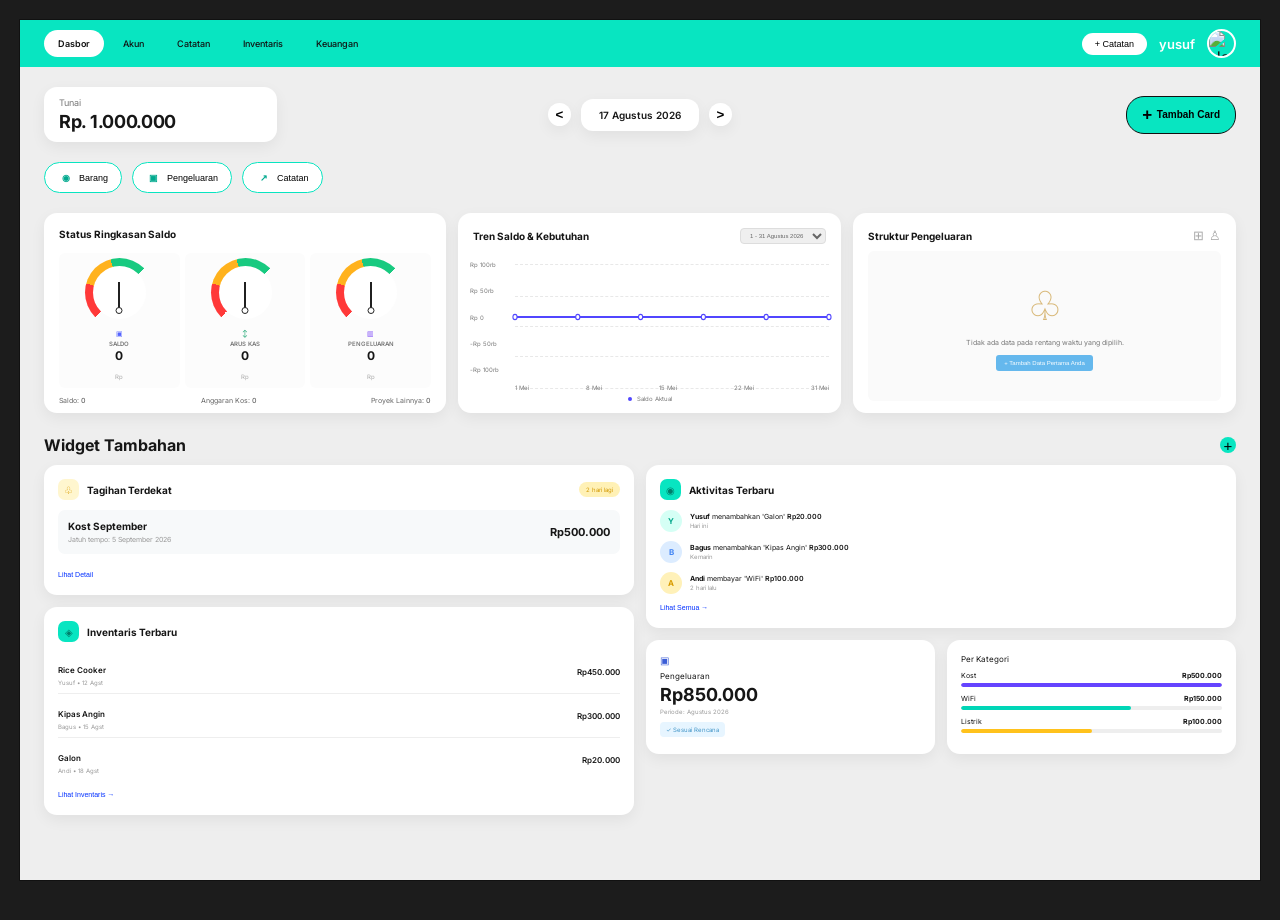
==== commit 3fe7cc1d: "Update dashboard.html" ====
--- a/dashboard.html
+++ b/dashboard.html
@@ -13,10 +13,7 @@
 
     <link rel="stylesheet" href="dashboard.css">
 
-    <link
-        rel="preconnect"
-        href="https://fonts.googleapis.com"
-    >
+    <link rel="preconnect" href="https://fonts.googleapis.com">
 
     <link
         rel="preconnect"
@@ -34,7 +31,6 @@
 <body>
 
 <div class="app">
-
 
     <!-- =====================================================
          HEADER
@@ -100,15 +96,14 @@
             <button
                 class="top-note-button"
                 id="topNoteButton"
+                type="button"
             >
                 + Catatan
             </button>
-
 
             <span class="username">
                 yusuf
             </span>
-
 
             <div class="user-avatar">
 
@@ -124,22 +119,15 @@
     </header>
 
 
-
     <!-- =====================================================
          MAIN
     ====================================================== -->
 
     <main class="main-content">
 
-
-        <!-- =================================================
-             TOP CONTROL
-        ================================================== -->
+        <!-- TOP CONTROL -->
 
         <section class="dashboard-controls">
-
-
-            <!-- CASH -->
 
             <div class="cash-card">
 
@@ -154,18 +142,15 @@
             </div>
 
 
-
-            <!-- DATE -->
-
             <div class="date-navigation">
 
                 <button
                     class="date-arrow"
                     id="previousDate"
+                    type="button"
                 >
-                    <
+                    &lt;
                 </button>
-
 
                 <div class="date-display">
 
@@ -175,23 +160,21 @@
 
                 </div>
 
-
                 <button
                     class="date-arrow"
                     id="nextDate"
+                    type="button"
                 >
-                    >
+                    &gt;
                 </button>
 
             </div>
 
-
-
-            <!-- ADD CARD -->
 
             <button
                 class="add-card-button"
                 id="openCardModal"
+                type="button"
             >
 
                 <span class="plus">
@@ -205,17 +188,14 @@
         </section>
 
 
-
-        <!-- =================================================
-             QUICK ACTION
-        ================================================== -->
+        <!-- QUICK ACTION -->
 
         <section class="quick-actions">
-
 
             <button
                 class="quick-button"
                 data-action="barang"
+                type="button"
             >
 
                 <span class="quick-icon">
@@ -230,6 +210,7 @@
             <button
                 class="quick-button"
                 data-action="pengeluaran"
+                type="button"
             >
 
                 <span class="quick-icon">
@@ -244,6 +225,7 @@
             <button
                 class="quick-button"
                 data-action="catatan"
+                type="button"
             >
 
                 <span class="quick-icon">
@@ -254,9 +236,7 @@
 
             </button>
 
-
         </section>
-
 
 
         <!-- =================================================
@@ -265,10 +245,7 @@
 
         <section class="main-cards">
 
-
-            <!-- =============================================
-                 SALDO
-            ============================================== -->
+            <!-- SALDO -->
 
             <article class="dashboard-card balance-card">
 
@@ -283,20 +260,11 @@
 
                 <div class="balance-gauges">
 
-
-                    <!-- SALDO -->
-
                     <div class="gauge">
 
                         <div class="gauge-circle">
 
-                            <div class="gauge-scale">
-
-                                <span class="red"></span>
-                                <span class="orange"></span>
-                                <span class="green"></span>
-
-                            </div>
+                            <div class="gauge-scale"></div>
 
                             <div class="gauge-needle"></div>
 
@@ -323,20 +291,11 @@
                     </div>
 
 
-
-                    <!-- ARUS KAS -->
-
                     <div class="gauge">
 
                         <div class="gauge-circle">
 
-                            <div class="gauge-scale">
-
-                                <span class="red"></span>
-                                <span class="orange"></span>
-                                <span class="green"></span>
-
-                            </div>
+                            <div class="gauge-scale"></div>
 
                             <div class="gauge-needle"></div>
 
@@ -363,20 +322,11 @@
                     </div>
 
 
-
-                    <!-- PENGELUARAN -->
-
                     <div class="gauge">
 
                         <div class="gauge-circle">
 
-                            <div class="gauge-scale">
-
-                                <span class="red"></span>
-                                <span class="orange"></span>
-                                <span class="green"></span>
-
-                            </div>
+                            <div class="gauge-scale"></div>
 
                             <div class="gauge-needle"></div>
 
@@ -402,7 +352,6 @@
 
                     </div>
 
-
                 </div>
 
 
@@ -425,17 +374,14 @@
             </article>
 
 
-
-            <!-- =============================================
-                 TREND
-            ============================================== -->
+            <!-- TREND -->
 
             <article class="dashboard-card trend-card">
 
                 <div class="card-title trend-title">
 
                     <h3>
-                        Tren Saldo & Kebutuhan
+                        Tren Saldo &amp; Kebutuhan
                     </h3>
 
                     <select id="chartPeriod">
@@ -452,7 +398,7 @@
                             1 - 31 Juli 2025
                         </option>
 
-                        <option>
+                        <option selected>
                             1 - 31 Agustus 2026
                         </option>
 
@@ -465,25 +411,11 @@
 
                     <div class="chart-labels">
 
-                        <span>
-                            Rp 100rb
-                        </span>
-
-                        <span>
-                            Rp 50rb
-                        </span>
-
-                        <span>
-                            Rp 0
-                        </span>
-
-                        <span>
-                            -Rp 50rb
-                        </span>
-
-                        <span>
-                            -Rp 100rb
-                        </span>
+                        <span>Rp 100rb</span>
+                        <span>Rp 50rb</span>
+                        <span>Rp 0</span>
+                        <span>-Rp 50rb</span>
+                        <span>-Rp 100rb</span>
 
                     </div>
 
@@ -522,25 +454,11 @@
 
                         <div class="chart-dates">
 
-                            <span>
-                                1 Mei
-                            </span>
-
-                            <span>
-                                8 Mei
-                            </span>
-
-                            <span>
-                                15 Mei
-                            </span>
-
-                            <span>
-                                22 Mei
-                            </span>
-
-                            <span>
-                                31 Mei
-                            </span>
+                            <span>1 Mei</span>
+                            <span>8 Mei</span>
+                            <span>15 Mei</span>
+                            <span>22 Mei</span>
+                            <span>31 Mei</span>
 
                         </div>
 
@@ -560,10 +478,7 @@
             </article>
 
 
-
-            <!-- =============================================
-                 STRUCTURE
-            ============================================== -->
+            <!-- STRUCTURE -->
 
             <article class="dashboard-card structure-card">
 
@@ -575,11 +490,11 @@
 
                     <div class="card-tools">
 
-                        <button>
+                        <button type="button">
                             ⊞
                         </button>
 
-                        <button>
+                        <button type="button">
                             ♙
                         </button>
 
@@ -601,6 +516,7 @@
                     <button
                         class="small-green-button"
                         id="firstExpenseButton"
+                        type="button"
                     >
                         + Tambah Data Pertama Anda
                     </button>
@@ -609,9 +525,7 @@
 
             </article>
 
-
         </section>
-
 
 
         <!-- =================================================
@@ -627,12 +541,12 @@
             <button
                 class="widget-plus"
                 id="openWidgetModal"
+                type="button"
             >
                 +
             </button>
 
         </div>
-
 
 
         <!-- =================================================
@@ -641,13 +555,9 @@
 
         <section class="widgets-grid">
 
-
-            <!-- =============================================
-                 LEFT COLUMN
-            ============================================== -->
+            <!-- LEFT -->
 
             <div class="widget-column left-widget-column">
-
 
                 <!-- TAGIHAN -->
 
@@ -701,12 +611,12 @@
                     <button
                         class="detail-link"
                         data-message="Detail tagihan Kost September"
+                        type="button"
                     >
                         Lihat Detail
                     </button>
 
                 </article>
-
 
 
                 <!-- INVENTARIS -->
@@ -736,14 +646,13 @@
                     <div
                         class="inventory-list"
                         id="inventoryList"
-                    >
-
-                    </div>
+                    ></div>
 
 
                     <button
                         class="detail-link"
                         id="inventoryLink"
+                        type="button"
                     >
                         Lihat Inventaris →
                     </button>
@@ -753,13 +662,9 @@
             </div>
 
 
-
-            <!-- =============================================
-                 RIGHT COLUMN
-            ============================================== -->
+            <!-- RIGHT -->
 
             <div class="widget-column right-widget-column">
-
 
                 <!-- AKTIVITAS -->
 
@@ -788,14 +693,13 @@
                     <div
                         class="activity-list"
                         id="activityList"
-                    >
-
-                    </div>
+                    ></div>
 
 
                     <button
                         class="detail-link"
                         id="activityLink"
+                        type="button"
                     >
                         Lihat Semua →
                     </button>
@@ -803,11 +707,9 @@
                 </article>
 
 
-
-                <!-- BOTTOM RIGHT -->
+                <!-- BOTTOM -->
 
                 <div class="bottom-widgets">
-
 
                     <!-- PENGELUARAN -->
 
@@ -839,7 +741,6 @@
                     </article>
 
 
-
                     <!-- KATEGORI -->
 
                     <article
@@ -855,22 +756,17 @@
                         <div class="category-item">
 
                             <div>
-
-                                <span>
-                                    Kost
-                                </span>
-
-                                <strong>
-                                    Rp500.000
-                                </strong>
-
+                                <span>Kost</span>
+                                <strong>Rp500.000</strong>
                             </div>
 
                             <div class="progress">
+
                                 <span
                                     style="width:100%"
                                     class="purple-progress"
                                 ></span>
+
                             </div>
 
                         </div>
@@ -879,22 +775,17 @@
                         <div class="category-item">
 
                             <div>
-
-                                <span>
-                                    WiFi
-                                </span>
-
-                                <strong>
-                                    Rp150.000
-                                </strong>
-
+                                <span>WiFi</span>
+                                <strong>Rp150.000</strong>
                             </div>
 
                             <div class="progress">
+
                                 <span
                                     style="width:65%"
                                     class="cyan-progress"
                                 ></span>
+
                             </div>
 
                         </div>
@@ -903,22 +794,17 @@
                         <div class="category-item">
 
                             <div>
-
-                                <span>
-                                    Listrik
-                                </span>
-
-                                <strong>
-                                    Rp100.000
-                                </strong>
-
+                                <span>Listrik</span>
+                                <strong>Rp100.000</strong>
                             </div>
 
                             <div class="progress">
+
                                 <span
                                     style="width:50%"
                                     class="yellow-progress"
                                 ></span>
+
                             </div>
 
                         </div>
@@ -936,30 +822,44 @@
 </div>
 
 
-
-<!-- ==============================
+<!-- =========================================================
      MODAL TAMBAH CARD
-================================ -->
-
-<div id="cardModal" class="card-modal-overlay">
-
-    <div class="card-modal">
+========================================================== -->
+
+<div
+    id="cardModal"
+    class="card-modal-overlay"
+>
+
+    <div
+        class="card-modal"
+        role="dialog"
+        aria-modal="true"
+        aria-labelledby="cardModalTitle"
+    >
 
         <!-- HEADER -->
+
         <div class="card-modal-header">
 
             <div class="card-modal-title">
 
-                <span class="card-plus-icon">+</span>
-
-                <span>Tambah Card</span>
+                <span class="card-plus-icon">
+                    +
+                </span>
+
+                <span id="cardModalTitle">
+                    Tambah Card
+                </span>
 
             </div>
+
 
             <button
                 class="card-modal-close"
                 id="closeCardModal"
                 type="button"
+                aria-label="Tutup"
             >
                 ×
             </button>
@@ -967,24 +867,29 @@
         </div>
 
 
-        <!-- CONTENT -->
+        <!-- BODY -->
+
         <div class="card-modal-body">
 
-
             <!-- TAGIHAN -->
+
             <div
                 class="dashboard-card-option active"
                 data-card="tagihan"
             >
 
                 <div class="card-option-check">
+
                     <input
                         type="checkbox"
                         id="cardTagihan"
                         checked
                     >
 
-                    <span class="fake-checkbox">✓</span>
+                    <span class="fake-checkbox">
+                        ✓
+                    </span>
+
                 </div>
 
 
@@ -1008,8 +913,8 @@
             </div>
 
 
-
             <!-- INVENTARIS -->
+
             <div
                 class="dashboard-card-option active"
                 data-card="inventaris"
@@ -1023,7 +928,9 @@
                         checked
                     >
 
-                    <span class="fake-checkbox">✓</span>
+                    <span class="fake-checkbox">
+                        ✓
+                    </span>
 
                 </div>
 
@@ -1048,8 +955,8 @@
             </div>
 
 
-
             <!-- AKTIVITAS -->
+
             <div
                 class="dashboard-card-option active"
                 data-card="aktivitas"
@@ -1063,7 +970,9 @@
                         checked
                     >
 
-                    <span class="fake-checkbox">✓</span>
+                    <span class="fake-checkbox">
+                        ✓
+                    </span>
 
                 </div>
 
@@ -1088,8 +997,8 @@
             </div>
 
 
-
             <!-- PENGELUARAN -->
+
             <div
                 class="dashboard-card-option"
                 data-card="pengeluaran"
@@ -1102,7 +1011,9 @@
                         id="cardPengeluaran"
                     >
 
-                    <span class="fake-checkbox">✓</span>
+                    <span class="fake-checkbox">
+                        ✓
+                    </span>
 
                 </div>
 
@@ -1127,8 +1038,8 @@
             </div>
 
 
-
             <!-- KATEGORI -->
+
             <div
                 class="dashboard-card-option"
                 data-card="kategori"
@@ -1141,7 +1052,9 @@
                         id="cardKategori"
                     >
 
-                    <span class="fake-checkbox">✓</span>
+                    <span class="fake-checkbox">
+                        ✓
+                    </span>
 
                 </div>
 
@@ -1165,11 +1078,11 @@
 
             </div>
 
-
         </div>
 
 
         <!-- FOOTER -->
+
         <div class="card-modal-footer">
 
             <button
@@ -1180,6 +1093,7 @@
                 Batal
             </button>
 
+
             <button
                 type="button"
                 class="card-btn-save"
@@ -1193,11 +1107,14 @@
     </div>
 
 </div>
-<div id="toast" class="toast"></div>
-
-<div id="cardModal" class="card-modal-overlay">
-    ...
-</div>
+
+
+<!-- TOAST -->
+
+<div
+    id="toast"
+    class="toast"
+></div>
 
 
 <script src="dashboard.js"></script>
--- a/dashboard.css
+++ b/dashboard.css
@@ -1175,37 +1175,27 @@
 
 .card-modal-overlay {
     position: fixed;
-
     inset: 0;
 
-    display: flex;
+    display: none;
+
     align-items: center;
     justify-content: center;
 
     padding: 20px;
 
     background: rgba(0, 0, 0, 0.45);
-
     backdrop-filter: blur(5px);
 
-    opacity: 0;
-    visibility: hidden;
-
-    pointer-events: none;
-
     z-index: 1000;
-
-    transition:
-        opacity 0.2s ease,
-        visibility 0.2s ease;
+}
+
+.card-modal-overlay {
+    display: none;
 }
 
 .card-modal-overlay.show {
-    opacity: 1;
-
-    visibility: visible;
-
-    pointer-events: auto;
+    display: flex;
 }
 
 
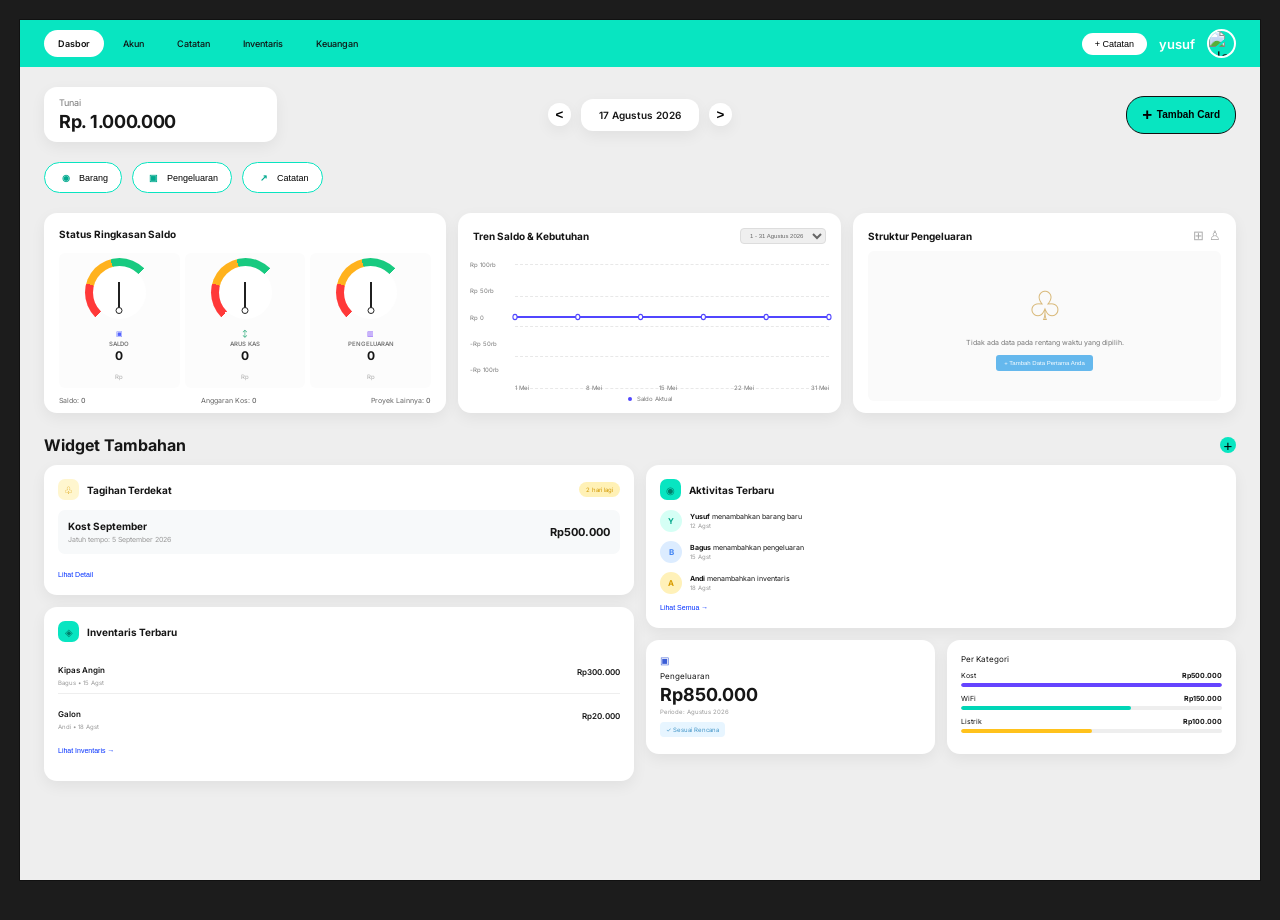
==== commit 4acb66b0: "Update dashboard.html" ====
--- a/dashboard.html
+++ b/dashboard.html
@@ -822,299 +822,7 @@
 </div>
 
 
-<!-- =========================================================
-     MODAL TAMBAH CARD
-========================================================== -->
-
-<div
-    id="cardModal"
-    class="card-modal-overlay"
->
-
-    <div
-        class="card-modal"
-        role="dialog"
-        aria-modal="true"
-        aria-labelledby="cardModalTitle"
-    >
-
-        <!-- HEADER -->
-
-        <div class="card-modal-header">
-
-            <div class="card-modal-title">
-
-                <span class="card-plus-icon">
-                    +
-                </span>
-
-                <span id="cardModalTitle">
-                    Tambah Card
-                </span>
-
-            </div>
-
-
-            <button
-                class="card-modal-close"
-                id="closeCardModal"
-                type="button"
-                aria-label="Tutup"
-            >
-                ×
-            </button>
-
-        </div>
-
-
-        <!-- BODY -->
-
-        <div class="card-modal-body">
-
-            <!-- TAGIHAN -->
-
-            <div
-                class="dashboard-card-option active"
-                data-card="tagihan"
-            >
-
-                <div class="card-option-check">
-
-                    <input
-                        type="checkbox"
-                        id="cardTagihan"
-                        checked
-                    >
-
-                    <span class="fake-checkbox">
-                        ✓
-                    </span>
-
-                </div>
-
-
-                <div class="card-option-icon tagihan-icon">
-                    ♧
-                </div>
-
-
-                <div class="card-option-text">
-
-                    <div class="card-option-name">
-                        Tagihan Terdekat
-                    </div>
-
-                    <div class="card-option-desc">
-                        Pantau pembayaran kost dan iuran sebelum jatuh tempo
-                    </div>
-
-                </div>
-
-            </div>
-
-
-            <!-- INVENTARIS -->
-
-            <div
-                class="dashboard-card-option active"
-                data-card="inventaris"
-            >
-
-                <div class="card-option-check">
-
-                    <input
-                        type="checkbox"
-                        id="cardInventaris"
-                        checked
-                    >
-
-                    <span class="fake-checkbox">
-                        ✓
-                    </span>
-
-                </div>
-
-
-                <div class="card-option-icon inventaris-icon">
-                    ◈
-                </div>
-
-
-                <div class="card-option-text">
-
-                    <div class="card-option-name">
-                        Inventaris Terbaru
-                    </div>
-
-                    <div class="card-option-desc">
-                        Daftar item bersama pribadi yang baru ditambahkan
-                    </div>
-
-                </div>
-
-            </div>
-
-
-            <!-- AKTIVITAS -->
-
-            <div
-                class="dashboard-card-option active"
-                data-card="aktivitas"
-            >
-
-                <div class="card-option-check">
-
-                    <input
-                        type="checkbox"
-                        id="cardAktivitas"
-                        checked
-                    >
-
-                    <span class="fake-checkbox">
-                        ✓
-                    </span>
-
-                </div>
-
-
-                <div class="card-option-icon aktivitas-icon">
-                    ♧
-                </div>
-
-
-                <div class="card-option-text">
-
-                    <div class="card-option-name">
-                        Aktivitas Terbaru
-                    </div>
-
-                    <div class="card-option-desc">
-                        Riwayat log perubahan dan kontribusi para penghuni kost
-                    </div>
-
-                </div>
-
-            </div>
-
-
-            <!-- PENGELUARAN -->
-
-            <div
-                class="dashboard-card-option"
-                data-card="pengeluaran"
-            >
-
-                <div class="card-option-check">
-
-                    <input
-                        type="checkbox"
-                        id="cardPengeluaran"
-                    >
-
-                    <span class="fake-checkbox">
-                        ✓
-                    </span>
-
-                </div>
-
-
-                <div class="card-option-icon pengeluaran-icon">
-                    ▣
-                </div>
-
-
-                <div class="card-option-text">
-
-                    <div class="card-option-name">
-                        Pengeluaran Bulan Ini
-                    </div>
-
-                    <div class="card-option-desc">
-                        Total akumulasi anggaran belanja bulan berjalan
-                    </div>
-
-                </div>
-
-            </div>
-
-
-            <!-- KATEGORI -->
-
-            <div
-                class="dashboard-card-option"
-                data-card="kategori"
-            >
-
-                <div class="card-option-check">
-
-                    <input
-                        type="checkbox"
-                        id="cardKategori"
-                    >
-
-                    <span class="fake-checkbox">
-                        ✓
-                    </span>
-
-                </div>
-
-
-                <div class="card-option-icon kategori-icon">
-                    ◷
-                </div>
-
-
-                <div class="card-option-text">
-
-                    <div class="card-option-name">
-                        Pengeluaran per Kategori
-                    </div>
-
-                    <div class="card-option-desc">
-                        Visualisasi diagram pembagian kategori pembiayaan kost
-                    </div>
-
-                </div>
-
-            </div>
-
-        </div>
-
-
-        <!-- FOOTER -->
-
-        <div class="card-modal-footer">
-
-            <button
-                type="button"
-                class="card-btn-cancel"
-                id="cancelCardModal"
-            >
-                Batal
-            </button>
-
-
-            <button
-                type="button"
-                class="card-btn-save"
-                id="saveCardModal"
-            >
-                Simpan Card
-            </button>
-
-        </div>
-
-    </div>
-
-</div>
-
-
-<!-- TOAST -->
-
-<div
-    id="toast"
-    class="toast"
-></div>
+
 
 
 <script src="dashboard.js"></script>
--- a/dashboard.css
+++ b/dashboard.css
@@ -1,7 +1,3 @@
-/* ============================================================
-   RESET
-============================================================ */
-
 * {
     margin: 0;
     padding: 0;
@@ -9,14 +5,9 @@
 }
 
 
-/* ============================================================
-   ROOT
-============================================================ */
-
 :root {
     --primary: #08e5c1;
     --primary-dark: #00cdb0;
-
     --purple: #5846ff;
 
     --background: #eeeeee;
@@ -24,20 +15,16 @@
 
     --text: #161616;
     --muted: #858585;
-
     --border: #e8e8e8;
 
     --shadow: 0 5px 15px rgba(0, 0, 0, 0.06);
 }
 
-
-/* ============================================================
-   HTML & BODY
-============================================================ */
 
 html {
     scroll-behavior: smooth;
 }
+
 
 body {
     font-family: "Inter", Arial, sans-serif;
@@ -74,25 +61,26 @@
     background: var(--primary);
 
     display: flex;
-    align-items: center;
     justify-content: space-between;
+    align-items: center;
 
     padding: 0 24px;
 }
 
+
 .topbar-left {
     display: flex;
     align-items: center;
-
     gap: 25px;
 }
 
+
 .main-navigation {
     display: flex;
     align-items: center;
-
     gap: 5px;
 }
+
 
 .nav-item {
     color: #111;
@@ -108,24 +96,27 @@
     transition: 0.2s ease;
 }
 
+
 .nav-item:hover {
     background: rgba(255, 255, 255, 0.35);
 }
+
 
 .nav-item.active {
     background: #ffffff;
     font-weight: 600;
 }
 
+
 .topbar-right {
     display: flex;
     align-items: center;
-
     gap: 12px;
 }
 
+
 .top-note-button {
-    background: white;
+    background: #ffffff;
 
     border: 0;
     border-radius: 20px;
@@ -136,23 +127,26 @@
 
     cursor: pointer;
 }
+
 
 .username {
     font-size: 13px;
     font-weight: 600;
 
-    color: white;
-}
+    color: #ffffff;
+}
+
 
 .user-avatar {
     width: 29px;
     height: 29px;
 
-    border: 2px solid white;
+    border: 2px solid #ffffff;
     border-radius: 50%;
 
     overflow: hidden;
 }
+
 
 .user-avatar img {
     width: 100%;
@@ -161,6 +155,7 @@
     object-fit: cover;
 }
 
+
 .brand-mobile {
     display: none;
 }
@@ -176,7 +171,7 @@
 
 
 /* ============================================================
-   DASHBOARD CONTROLS
+   DASHBOARD CONTROL
 ============================================================ */
 
 .dashboard-controls {
@@ -189,56 +184,56 @@
     margin-bottom: 20px;
 }
 
+
 .cash-card {
+    background: #ffffff;
+
     width: 233px;
     min-height: 54px;
 
-    background: white;
-
     border-radius: 13px;
 
     padding: 10px 15px;
 
     box-shadow: var(--shadow);
 }
+
 
 .cash-label {
     display: block;
 
-    color: #777;
+    color: #777777;
 
     font-size: 9px;
 
     margin-bottom: 3px;
 }
+
 
 .cash-card strong {
     font-size: 18px;
-
     letter-spacing: -0.3px;
 }
 
 
-/* ============================================================
-   DATE NAVIGATION
-============================================================ */
-
 .date-navigation {
     display: flex;
+
     align-items: center;
     justify-content: center;
 
     gap: 10px;
 }
 
+
 .date-display {
+    background: #ffffff;
+
+    padding: 10px 18px;
+
+    border-radius: 12px;
+
     min-width: 112px;
-
-    background: white;
-
-    padding: 10px 18px;
-
-    border-radius: 12px;
 
     text-align: center;
 
@@ -247,6 +242,7 @@
 
     box-shadow: var(--shadow);
 }
+
 
 .date-arrow {
     width: 23px;
@@ -255,7 +251,7 @@
     border: none;
     border-radius: 50%;
 
-    background: white;
+    background: #ffffff;
 
     box-shadow: var(--shadow);
 
@@ -265,22 +261,19 @@
 
     transition: 0.2s;
 }
+
 
 .date-arrow:hover {
     transform: scale(1.08);
 }
 
 
-/* ============================================================
-   ADD CARD BUTTON
-============================================================ */
-
 .add-card-button {
     justify-self: end;
 
     background: var(--primary);
 
-    border: 1px solid #111;
+    border: 1px solid #111111;
     border-radius: 18px;
 
     padding: 8px 15px;
@@ -293,11 +286,13 @@
     transition: 0.2s;
 }
 
+
 .add-card-button:hover {
     background: var(--primary-dark);
 
     transform: translateY(-1px);
 }
+
 
 .plus {
     font-size: 17px;
@@ -317,29 +312,32 @@
     margin-bottom: 20px;
 }
 
+
 .quick-button {
-    display: flex;
-    align-items: center;
-
-    gap: 6px;
-
-    background: white;
+    background: #ffffff;
 
     border: 1px solid var(--primary);
     border-radius: 20px;
 
     padding: 7px 13px;
 
+    display: flex;
+    align-items: center;
+
+    gap: 6px;
+
     font-size: 9px;
 
     cursor: pointer;
 
     transition: 0.2s;
 }
+
 
 .quick-button:hover {
     background: var(--primary);
 }
+
 
 .quick-icon {
     width: 15px;
@@ -368,39 +366,45 @@
     gap: 12px;
 }
 
+
 .dashboard-card {
+    background: #ffffff;
+
+    border-radius: 13px;
+
+    box-shadow: var(--shadow);
+
     min-height: 198px;
-
-    background: white;
-
-    border-radius: 13px;
-
-    box-shadow: var(--shadow);
-}
+}
+
 
 .card-title {
-    display: flex;
-    align-items: center;
+    padding: 15px 15px 8px;
+
+    display: flex;
+
     justify-content: space-between;
-
-    padding: 15px 15px 8px;
-}
+    align-items: center;
+}
+
 
 .card-title h3 {
     font-size: 10px;
     font-weight: 700;
 }
 
+
 .card-tools {
     display: flex;
     gap: 5px;
 }
+
 
 .card-tools button {
     border: none;
     background: transparent;
 
-    color: #aaa;
+    color: #aaaaaa;
 
     cursor: pointer;
 }
@@ -415,16 +419,17 @@
 
     grid-template-columns: repeat(3, 1fr);
 
+    padding: 5px 15px 0;
+
     gap: 5px;
-
-    padding: 5px 15px 0;
-}
+}
+
 
 .gauge {
+    text-align: center;
+
     position: relative;
 
-    text-align: center;
-
     padding: 0 2px 5px;
 
     background: #fcfcfc;
@@ -432,16 +437,18 @@
     border-radius: 6px;
 }
 
+
 .gauge-circle {
-    position: relative;
-
     width: 73px;
     height: 73px;
 
     margin: 3px auto 0;
 
+    position: relative;
+
     border-radius: 50%;
 }
+
 
 .gauge-scale {
     position: absolute;
@@ -463,6 +470,7 @@
         );
 }
 
+
 .gauge-scale::after {
     content: "";
 
@@ -470,10 +478,11 @@
 
     inset: 8px;
 
-    background: #fff;
+    background: #ffffff;
 
     border-radius: 50%;
 }
+
 
 .gauge-needle {
     position: absolute;
@@ -481,19 +490,18 @@
     width: 2px;
     height: 29px;
 
+    background: #202020;
+
     left: 50%;
     bottom: 18px;
 
-    background: #202020;
-
     transform-origin: bottom;
 
-    transform:
-        translateX(-50%)
-        rotate(0deg);
+    transform: translateX(-50%) rotate(0deg);
 
     z-index: 3;
 }
+
 
 .gauge-center {
     position: absolute;
@@ -501,67 +509,75 @@
     width: 7px;
     height: 7px;
 
+    border: 1px solid #222222;
+    border-radius: 50%;
+
+    background: #ffffff;
+
     left: 50%;
     bottom: 15px;
 
     transform: translateX(-50%);
 
-    border: 1px solid #222;
-    border-radius: 50%;
-
-    background: white;
-
     z-index: 4;
 }
+
 
 .gauge-icon {
     font-size: 7px;
     color: #5564ff;
 }
 
+
 .green-icon {
     color: #16a36e;
 }
 
+
 .purple-icon {
     color: #7a45f7;
 }
 
+
 .gauge-name {
     display: block;
 
-    margin-top: 2px;
-
-    color: #777;
-
     font-size: 6px;
     font-weight: 600;
-}
+
+    color: #777777;
+
+    margin-top: 2px;
+}
+
 
 .gauge strong {
     display: block;
 
+    font-size: 12px;
+
     margin-top: 1px;
-
-    font-size: 12px;
-}
+}
+
 
 .gauge small {
-    color: #aaa;
-
     font-size: 6px;
-}
+    color: #aaaaaa;
+}
+
 
 .balance-footer {
     display: flex;
+
     justify-content: space-between;
 
     padding: 8px 15px;
 
-    color: #666;
-
     font-size: 7px;
-}
+
+    color: #666666;
+}
+
 
 .balance-footer b {
     font-weight: 500;
@@ -573,15 +589,17 @@
 ============================================================ */
 
 .trend-title select {
+    border: 1px solid #dddddd;
+
+    border-radius: 4px;
+
     padding: 3px 5px;
 
-    border: 1px solid #ddd;
-    border-radius: 4px;
-
-    color: #666;
-
     font-size: 6px;
-}
+
+    color: #666666;
+}
+
 
 .chart-container {
     height: 143px;
@@ -591,25 +609,30 @@
     padding: 5px 12px 0;
 }
 
+
 .chart-labels {
     width: 45px;
 
     display: flex;
+
     flex-direction: column;
+
     justify-content: space-between;
 
     padding: 4px 0 22px;
 
-    color: #777;
-
     font-size: 6px;
-}
+
+    color: #777777;
+}
+
 
 .chart-area {
+    flex: 1;
+
     position: relative;
-
-    flex: 1;
-}
+}
+
 
 .grid-line {
     position: absolute;
@@ -620,6 +643,7 @@
     border-top: 1px dashed #e8e8e8;
 }
 
+
 .line-1 {
     top: 5%;
 }
@@ -640,11 +664,12 @@
     top: 95%;
 }
 
+
 .balance-chart {
     position: absolute;
 
+    left: 0;
     top: 0;
-    left: 0;
 
     width: 100%;
     height: 120px;
@@ -652,39 +677,48 @@
     overflow: visible;
 }
 
+
 .balance-chart circle {
-    fill: white;
+    fill: #ffffff;
 
     stroke: #5146ff;
+
     stroke-width: 2;
 }
+
 
 .chart-dates {
     position: absolute;
 
+    bottom: 4px;
+
     left: 0;
     right: 0;
-    bottom: 4px;
-
-    display: flex;
+
+    display: flex;
+
     justify-content: space-between;
 
-    color: #777;
-
     font-size: 6px;
-}
+
+    color: #777777;
+}
+
 
 .chart-legend {
-    display: flex;
-    align-items: center;
+    font-size: 6px;
+
+    display: flex;
+
+    align-items: center;
+
+    gap: 5px;
+
     justify-content: center;
 
-    gap: 5px;
-
-    color: #777;
-
-    font-size: 6px;
-}
+    color: #777777;
+}
+
 
 .legend-dot {
     width: 4px;
@@ -705,43 +739,50 @@
 
     margin: 0 15px;
 
-    display: flex;
+    background: #fafafa;
+
+    border-radius: 6px;
+
+    display: flex;
+
     flex-direction: column;
-    align-items: center;
+
+    align-items: center;
+
     justify-content: center;
 
     text-align: center;
-
-    background: #fafafa;
-
-    border-radius: 6px;
-}
+}
+
 
 .structure-icon {
+    font-size: 40px;
+
+    color: #d8b878;
+
     margin-bottom: 8px;
-
-    color: #d8b878;
-
-    font-size: 40px;
-}
+}
+
 
 .structure-content p {
+    font-size: 7px;
+
+    color: #777777;
+
     margin-bottom: 8px;
-
-    color: #777;
-
-    font-size: 7px;
-}
+}
+
 
 .small-green-button {
     background: #65b8ed;
 
     border: none;
+
+    color: #ffffff;
+
     border-radius: 3px;
 
     padding: 5px 8px;
-
-    color: white;
 
     font-size: 6px;
 
@@ -755,26 +796,31 @@
 
 .widget-header {
     display: flex;
-    align-items: center;
+
     justify-content: space-between;
+    align-items: center;
 
     margin: 22px 0 10px;
 }
+
 
 .widget-header h2 {
     font-size: 16px;
 }
+
 
 .widget-plus {
     width: 16px;
     height: 16px;
 
     border: none;
+
+    background: var(--primary);
+
     border-radius: 50%;
 
-    background: var(--primary);
-
     font-size: 15px;
+
     line-height: 15px;
 
     cursor: pointer;
@@ -793,72 +839,85 @@
     gap: 12px;
 }
 
+
 .widget-column {
     display: flex;
+
     flex-direction: column;
 
     gap: 12px;
 }
 
+
 .widget-card {
-    background: white;
+    background: #ffffff;
 
     border-radius: 13px;
 
+    box-shadow: var(--shadow);
+
     padding: 14px;
-
-    box-shadow: var(--shadow);
-}
+}
+
 
 .widget-title-row {
     display: flex;
-    align-items: center;
+
     justify-content: space-between;
-}
+    align-items: center;
+}
+
 
 .widget-title {
     display: flex;
+
     align-items: center;
 
     gap: 8px;
 }
+
 
 .widget-title h3 {
     font-size: 10px;
 }
+
 
 .widget-round-icon {
     width: 21px;
     height: 21px;
 
+    border-radius: 7px;
+
     display: grid;
+
     place-items: center;
 
-    border-radius: 7px;
-
     font-size: 10px;
 }
+
 
 .yellow {
     background: #fff6cf;
     color: #d99d00;
 }
 
+
 .cyan {
     background: var(--primary);
     color: #007e6b;
 }
 
+
 .days-badge {
     background: #fff1b6;
 
     color: #d29800;
 
+    font-size: 6px;
+
     padding: 4px 7px;
 
     border-radius: 8px;
-
-    font-size: 6px;
 }
 
 
@@ -870,19 +929,23 @@
     min-height: 125px;
 }
 
+
 .bill-content {
-    display: flex;
-    align-items: center;
+    background: #f7f9fa;
+
+    border-radius: 7px;
+
+    padding: 10px;
+
+    margin: 10px 0 7px;
+
+    display: flex;
+
     justify-content: space-between;
 
-    margin: 10px 0 7px;
-
-    padding: 10px;
-
-    background: #f7f9fa;
-
-    border-radius: 7px;
-}
+    align-items: center;
+}
+
 
 .bill-content strong {
     display: block;
@@ -890,32 +953,35 @@
     font-size: 10px;
 }
 
+
 .bill-content small {
     display: block;
 
+    font-size: 7px;
+
+    color: #999999;
+
     margin-top: 3px;
-
-    color: #999;
-
-    font-size: 7px;
-}
+}
+
 
 .bill-price {
     font-size: 11px !important;
 }
 
+
 .detail-link {
+    border: none;
+
+    background: transparent;
+
+    color: #002fff;
+
+    font-size: 7px;
+
+    cursor: pointer;
+
     padding: 0;
-
-    border: none;
-
-    background: transparent;
-
-    color: #002fff;
-
-    font-size: 7px;
-
-    cursor: pointer;
 }
 
 
@@ -927,41 +993,51 @@
     min-height: 174px;
 }
 
+
 .inventory-list {
     margin-top: 8px;
 }
 
+
 .inventory-item {
     display: flex;
-    align-items: center;
+
     justify-content: space-between;
 
+    align-items: center;
+
     padding: 7px 0;
 
     border-bottom: 1px solid #eeeeee;
 }
+
 
 .inventory-item:last-child {
     border-bottom: none;
 }
 
+
 .inventory-name {
     font-size: 8px;
+
     font-weight: 600;
 }
+
 
 .inventory-meta {
     display: block;
 
+    font-size: 6px;
+
+    color: #999999;
+
     margin-top: 2px;
-
-    color: #999;
-
-    font-size: 6px;
-}
+}
+
 
 .inventory-price {
     font-size: 8px;
+
     font-weight: 600;
 }
 
@@ -974,67 +1050,82 @@
     min-height: 158px;
 }
 
+
 .activity-list {
-    display: flex;
+    margin-top: 10px;
+
+    display: flex;
+
     flex-direction: column;
 
     gap: 9px;
-
-    margin-top: 10px;
-}
+}
+
 
 .activity-item {
     display: flex;
+
     align-items: center;
 
     gap: 8px;
 }
+
 
 .activity-avatar {
     width: 22px;
     height: 22px;
 
+    border-radius: 50%;
+
     display: grid;
+
     place-items: center;
 
-    border-radius: 50%;
-
     font-size: 8px;
+
     font-weight: 700;
 }
+
 
 .activity-avatar.green {
     background: #d5fff5;
     color: #00a789;
 }
 
+
 .activity-avatar.blue {
     background: #dcecff;
     color: #4285f4;
 }
 
+
 .activity-avatar.yellow {
     background: #fff1b9;
     color: #d89b00;
 }
 
+
 .activity-text {
     font-size: 7px;
+
     line-height: 1.4;
 }
+
 
 .activity-text strong {
     font-weight: 700;
 }
 
+
 .activity-text b {
     font-weight: 600;
 }
 
+
 .activity-time {
     display: block;
 
-    color: #999;
+    color: #999999;
 
     font-size: 6px;
 }
@@ -1052,17 +1143,20 @@
     gap: 12px;
 }
 
+
 .expense-card {
     min-height: 108px;
 }
 
+
 .expense-icon {
+    color: #3b5dd6;
+
+    font-size: 10px;
+
     margin-bottom: 5px;
-
-    color: #3b5dd6;
-
-    font-size: 10px;
-}
+}
+
 
 .expense-title {
     display: block;
@@ -1070,21 +1164,24 @@
     font-size: 8px;
 }
 
+
 .expense-value {
     display: block;
 
+    font-size: 18px;
+
     margin: 3px 0;
-
-    font-size: 18px;
-}
+}
+
 
 .expense-card small {
     display: block;
 
-    color: #999;
+    color: #999999;
 
     font-size: 6px;
 }
+
 
 .plan-badge {
     display: inline-block;
@@ -1111,41 +1208,49 @@
     min-height: 108px;
 }
 
+
 .category-title {
     display: block;
 
+    font-size: 8px;
+
     margin-bottom: 7px;
-
-    font-size: 8px;
-}
+}
+
 
 .category-item {
     margin-bottom: 7px;
 }
 
+
 .category-item > div:first-child {
     display: flex;
+
     justify-content: space-between;
 
+    font-size: 7px;
+
     margin-bottom: 3px;
-
-    font-size: 7px;
-}
+}
+
 
 .category-item strong {
     font-size: 7px;
 }
 
+
 .progress {
     width: 100%;
+
     height: 4px;
 
+    border-radius: 4px;
+
+    background: #eeeeee;
+
     overflow: hidden;
-
-    border-radius: 4px;
-
-    background: #eee;
-}
+}
+
 
 .progress span {
     display: block;
@@ -1155,14 +1260,17 @@
     border-radius: 4px;
 }
 
+
 .purple-progress {
     background: #6544ff;
 }
 
+
 .cyan-progress {
     background: #00d6b7;
 }
 
+
 .yellow-progress {
     background: #ffc21c;
 }
@@ -1170,11 +1278,11 @@
 
 /* ============================================================
    CARD MODAL
-   Sesuai dengan dashboard.html + dashboard.js
 ============================================================ */
 
 .card-modal-overlay {
     position: fixed;
+
     inset: 0;
 
     display: none;
@@ -1184,15 +1292,13 @@
 
     padding: 20px;
 
-    background: rgba(0, 0, 0, 0.45);
+    background: rgba(0, 0, 0, 0.55);
+
     backdrop-filter: blur(5px);
 
-    z-index: 1000;
-}
-
-.card-modal-overlay {
-    display: none;
-}
+    z-index: 9999;
+}
+
 
 .card-modal-overlay.show {
     display: flex;
@@ -1202,80 +1308,105 @@
 /* MODAL BOX */
 
 .card-modal {
-    width: min(480px, 100%);
-
-    padding: 22px;
-
-    background: white;
+    width: 100%;
+
+    max-width: 520px;
+
+    background: #ffffff;
 
     border-radius: 16px;
 
+    overflow: hidden;
+
     box-shadow:
-        0 25px 60px rgba(0, 0, 0, 0.25);
-
-    transform: scale(0.96) translateY(8px);
-
-    transition: transform 0.2s ease;
-}
-
-.card-modal-overlay.show .card-modal {
-    transform: scale(1) translateY(0);
-}
-
-
-/* MODAL HEADER */
+        0 25px 60px rgba(0, 0, 0, 0.3);
+
+    animation: cardModalShow 0.2s ease;
+}
+
+
+@keyframes cardModalShow {
+
+    from {
+        opacity: 0;
+        transform: scale(0.95) translateY(10px);
+    }
+
+    to {
+        opacity: 1;
+        transform: scale(1) translateY(0);
+    }
+
+}
+
+
+/* HEADER */
 
 .card-modal-header {
     display: flex;
-    align-items: flex-start;
+
+    align-items: center;
     justify-content: space-between;
 
-    margin-bottom: 18px;
-}
+    padding: 18px 20px;
+
+    border-bottom: 1px solid #eeeeee;
+}
+
 
 .card-modal-title {
     display: flex;
+
     align-items: center;
 
     gap: 10px;
 
-    font-size: 18px;
+    font-size: 16px;
+
     font-weight: 700;
-}
+
+    color: #161616;
+}
+
 
 .card-plus-icon {
     width: 30px;
     height: 30px;
 
-    display: grid;
-    place-items: center;
+    display: flex;
+
+    align-items: center;
+    justify-content: center;
 
     background: var(--primary);
 
-    border-radius: 9px;
-
-    color: #111;
+    border-radius: 8px;
 
     font-size: 20px;
+
     font-weight: 700;
 }
+
 
 .card-modal-close {
     width: 30px;
     height: 30px;
 
     border: none;
+
     border-radius: 50%;
 
-    background: #f2f2f2;
-
-    font-size: 19px;
-    line-height: 1;
+    background: #f1f1f1;
+
+    color: #555555;
+
+    font-size: 20px;
 
     cursor: pointer;
 
     transition: 0.2s;
 }
+
 
 .card-modal-close:hover {
     background: #e5e5e5;
@@ -1284,31 +1415,41 @@
 }
 
 
-/* MODAL BODY */
+/* BODY */
 
 .card-modal-body {
+    display: flex;
+
+    flex-direction: column;
+
+    gap: 9px;
+
+    padding: 18px 20px;
+}
+
+
+/* CARD OPTION */
+
+.dashboard-card-option {
     display: grid;
 
-    gap: 8px;
-
-    margin-bottom: 20px;
-}
-
-
-/* CARD OPTION */
-
-.dashboard-card-option {
-    display: flex;
+    grid-template-columns: 24px 42px 1fr;
+
     align-items: center;
 
     gap: 11px;
 
-    padding: 11px;
+    width: 100%;
+
+    min-height: 65px;
+
+    padding: 10px 12px;
 
     background: #ffffff;
 
-    border: 1px solid #e7e7e7;
-    border-radius: 10px;
+    border: 1px solid #e5e5e5;
+
+    border-radius: 11px;
 
     cursor: pointer;
 
@@ -1318,6 +1459,7 @@
         transform 0.2s ease;
 }
 
+
 .dashboard-card-option:hover {
     background: #f8fffd;
 
@@ -1326,175 +1468,210 @@
     transform: translateY(-1px);
 }
 
+
 .dashboard-card-option.active {
-    background: #f7fffd;
+    background: #f2fffc;
 
     border-color: var(--primary);
 }
 
 
-/* OPTION ICON */
-
-.card-option-icon {
-    width: 38px;
-    height: 38px;
-
-    flex-shrink: 0;
-
-    display: grid;
-    place-items: center;
-
-    border-radius: 9px;
-
-    font-size: 17px;
-}
-
-.tagihan-icon {
-    background: #fff4c9;
-    color: #d79b00;
-}
-
-.inventaris-icon {
-    background: #dffff8;
-    color: #00a98e;
-}
-
-.aktivitas-icon {
-    background: #e6e2ff;
-    color: #5846ff;
-}
-
-.pengeluaran-icon {
-    background: #e0eaff;
-    color: #4265d6;
-}
-
-.kategori-icon {
-    background: #ffe5e5;
-    color: #d94a4a;
-}
-
-
-/* OPTION TEXT */
-
-.card-option-text {
-    flex: 1;
-}
-
-.card-option-name {
-    display: block;
-
-    color: #161616;
-
-    font-size: 10px;
-    font-weight: 700;
-}
-
-.card-option-desc {
-    display: block;
-
-    margin-top: 3px;
-
-    color: #999;
-
-    font-size: 7px;
-
-    line-height: 1.4;
-}
-
-
 /* CHECKBOX */
 
 .card-option-check {
+    width: 22px;
+    height: 22px;
+
     position: relative;
+
+    display: flex;
+
+    align-items: center;
+    justify-content: center;
+}
+
+
+.card-option-check input {
+    position: absolute;
 
     width: 20px;
     height: 20px;
 
-    flex-shrink: 0;
-}
-
-.card-option-check input {
-    position: absolute;
-
-    width: 0;
-    height: 0;
+    margin: 0;
 
     opacity: 0;
-}
+
+    cursor: pointer;
+
+    z-index: 2;
+}
+
 
 .fake-checkbox {
-    width: 18px;
-    height: 18px;
-
-    display: grid;
-    place-items: center;
-
-    background: white;
-
-    border: 1.5px solid #d5d5d5;
+    width: 19px;
+    height: 19px;
+
+    display: flex;
+
+    align-items: center;
+    justify-content: center;
+
+    border: 2px solid #cccccc;
+
     border-radius: 5px;
 
+    background: #ffffff;
+
     color: transparent;
 
+    font-size: 12px;
+    font-weight: 800;
+
+    transition: 0.2s;
+}
+
+
+.dashboard-card-option.active .fake-checkbox {
+    background: var(--primary);
+
+    border-color: var(--primary);
+
+    color: #111111;
+}
+
+
+/* ICON */
+
+.card-option-icon {
+    width: 42px;
+    height: 42px;
+
+    display: flex;
+
+    align-items: center;
+    justify-content: center;
+
+    border-radius: 10px;
+
+    font-size: 18px;
+
+    font-weight: 600;
+}
+
+
+.tagihan-icon {
+    background: #fff5cf;
+    color: #d69a00;
+}
+
+
+.inventaris-icon {
+    background: #dffaf5;
+    color: #00a98e;
+}
+
+
+.aktivitas-icon {
+    background: #e7e4ff;
+    color: #5846ff;
+}
+
+
+.pengeluaran-icon {
+    background: #e2efff;
+    color: #4384d8;
+}
+
+
+.kategori-icon {
+    background: #fff0d8;
+    color: #e19a20;
+}
+
+
+/* TEXT */
+
+.card-option-text {
+    min-width: 0;
+}
+
+
+.card-option-name {
     font-size: 11px;
 
-    transition: 0.2s ease;
-}
-
-.card-option-check input:checked + .fake-checkbox {
-    background: var(--primary);
-
-    border-color: var(--primary);
-
-    color: #111;
-}
-
-
-/* MODAL FOOTER */
+    font-weight: 700;
+
+    color: #161616;
+
+    margin-bottom: 4px;
+}
+
+
+.card-option-desc {
+    font-size: 8px;
+
+    line-height: 1.4;
+
+    color: #888888;
+}
+
+
+/* FOOTER */
 
 .card-modal-footer {
     display: flex;
+
     justify-content: flex-end;
+    align-items: center;
 
     gap: 8px;
 
-    padding-top: 15px;
+    padding: 15px 20px;
 
     border-top: 1px solid #eeeeee;
-}
+
+    background: #fafafa;
+}
+
 
 .card-btn-cancel,
 .card-btn-save {
     border: none;
 
-    border-radius: 9px;
+    border-radius: 8px;
 
     padding: 9px 16px;
 
-    font-size: 10px;
-    font-weight: 600;
+    font-family: inherit;
+
+    font-size: 9px;
+
+    font-weight: 700;
 
     cursor: pointer;
 
-    transition: 0.2s ease;
-}
+    transition: 0.2s;
+}
+
 
 .card-btn-cancel {
-    background: #eeeeee;
-
-    color: #444;
-}
+    background: #e9e9e9;
+
+    color: #555555;
+}
+
 
 .card-btn-cancel:hover {
     background: #dddddd;
 }
 
+
 .card-btn-save {
     background: var(--primary);
 
-    color: #111;
-}
+    color: #111111;
+}
+
 
 .card-btn-save:hover {
     background: var(--primary-dark);
@@ -1513,12 +1690,12 @@
     right: 25px;
     bottom: 25px;
 
+    background: #161616;
+
+    color: #ffffff;
+
     padding: 11px 16px;
 
-    background: #161616;
-
-    color: white;
-
     border-radius: 9px;
 
     font-size: 10px;
@@ -1529,10 +1706,11 @@
 
     pointer-events: none;
 
-    z-index: 2000;
-
     transition: 0.25s;
-}
+
+    z-index: 10000;
+}
+
 
 .toast.show {
     opacity: 1;
@@ -1551,9 +1729,11 @@
         grid-template-columns: 1fr 1fr;
     }
 
+
     .structure-card {
         grid-column: 1 / -1;
     }
+
 }
 
 
@@ -1563,6 +1743,7 @@
         background: #eeeeee;
     }
 
+
     .app {
         width: 100%;
 
@@ -1571,69 +1752,74 @@
         min-height: 100vh;
     }
 
+
     .topbar {
         padding: 0 15px;
     }
 
+
     .main-navigation {
         gap: 0;
     }
 
+
     .nav-item {
         padding: 7px 8px;
 
         font-size: 8px;
     }
 
+
     .username {
         display: none;
     }
 
+
     .main-content {
         padding: 15px;
     }
 
+
     .dashboard-controls {
         grid-template-columns: 1fr auto;
 
         gap: 12px;
     }
 
+
     .cash-card {
         width: 100%;
     }
 
+
     .date-navigation {
         grid-column: 1 / -1;
 
         grid-row: 2;
     }
 
+
     .add-card-button {
         grid-column: 2;
 
         grid-row: 1;
     }
 
+
     .main-cards {
         grid-template-columns: 1fr;
     }
 
+
     .structure-card {
         grid-column: auto;
     }
 
+
     .widgets-grid {
         grid-template-columns: 1fr;
     }
 
-    .card-modal {
-        max-height: calc(100vh - 40px);
-
-        overflow-y: auto;
-
-        padding: 18px;
-    }
 }
 
 
@@ -1647,72 +1833,83 @@
         padding: 8px 10px;
     }
 
+
     .topbar-left {
         gap: 5px;
     }
 
+
     .main-navigation {
         overflow-x: auto;
     }
 
+
     .nav-item {
+        font-size: 7px;
+
         padding: 7px 6px;
-
-        font-size: 7px;
-    }
+    }
+
 
     .top-note-button {
         display: none;
     }
+
 
     .user-avatar {
         width: 26px;
         height: 26px;
     }
 
+
     .quick-actions {
         overflow-x: auto;
     }
 
+
     .quick-button {
         white-space: nowrap;
     }
 
+
     .bottom-widgets {
         grid-template-columns: 1fr;
     }
 
+
     .balance-gauges {
         gap: 2px;
     }
+
 
     .gauge-circle {
         width: 68px;
         height: 68px;
     }
 
+
     .card-modal-overlay {
-        padding: 10px;
-    }
-
-    .card-modal {
-        width: 100%;
-
+        padding: 12px;
+    }
+
+
+    .card-modal-header {
         padding: 15px;
-
-        border-radius: 13px;
-    }
-
-    .card-modal-title {
-        font-size: 16px;
-    }
+    }
+
+
+    .card-modal-body {
+        padding: 14px;
+    }
+
 
     .card-modal-footer {
-        flex-direction: column-reverse;
-    }
-
-    .card-btn-cancel,
-    .card-btn-save {
-        width: 100%;
-    }
-}
+        padding: 12px 14px;
+    }
+
+
+    .card-option-desc {
+        font-size: 7px;
+    }
+
+}
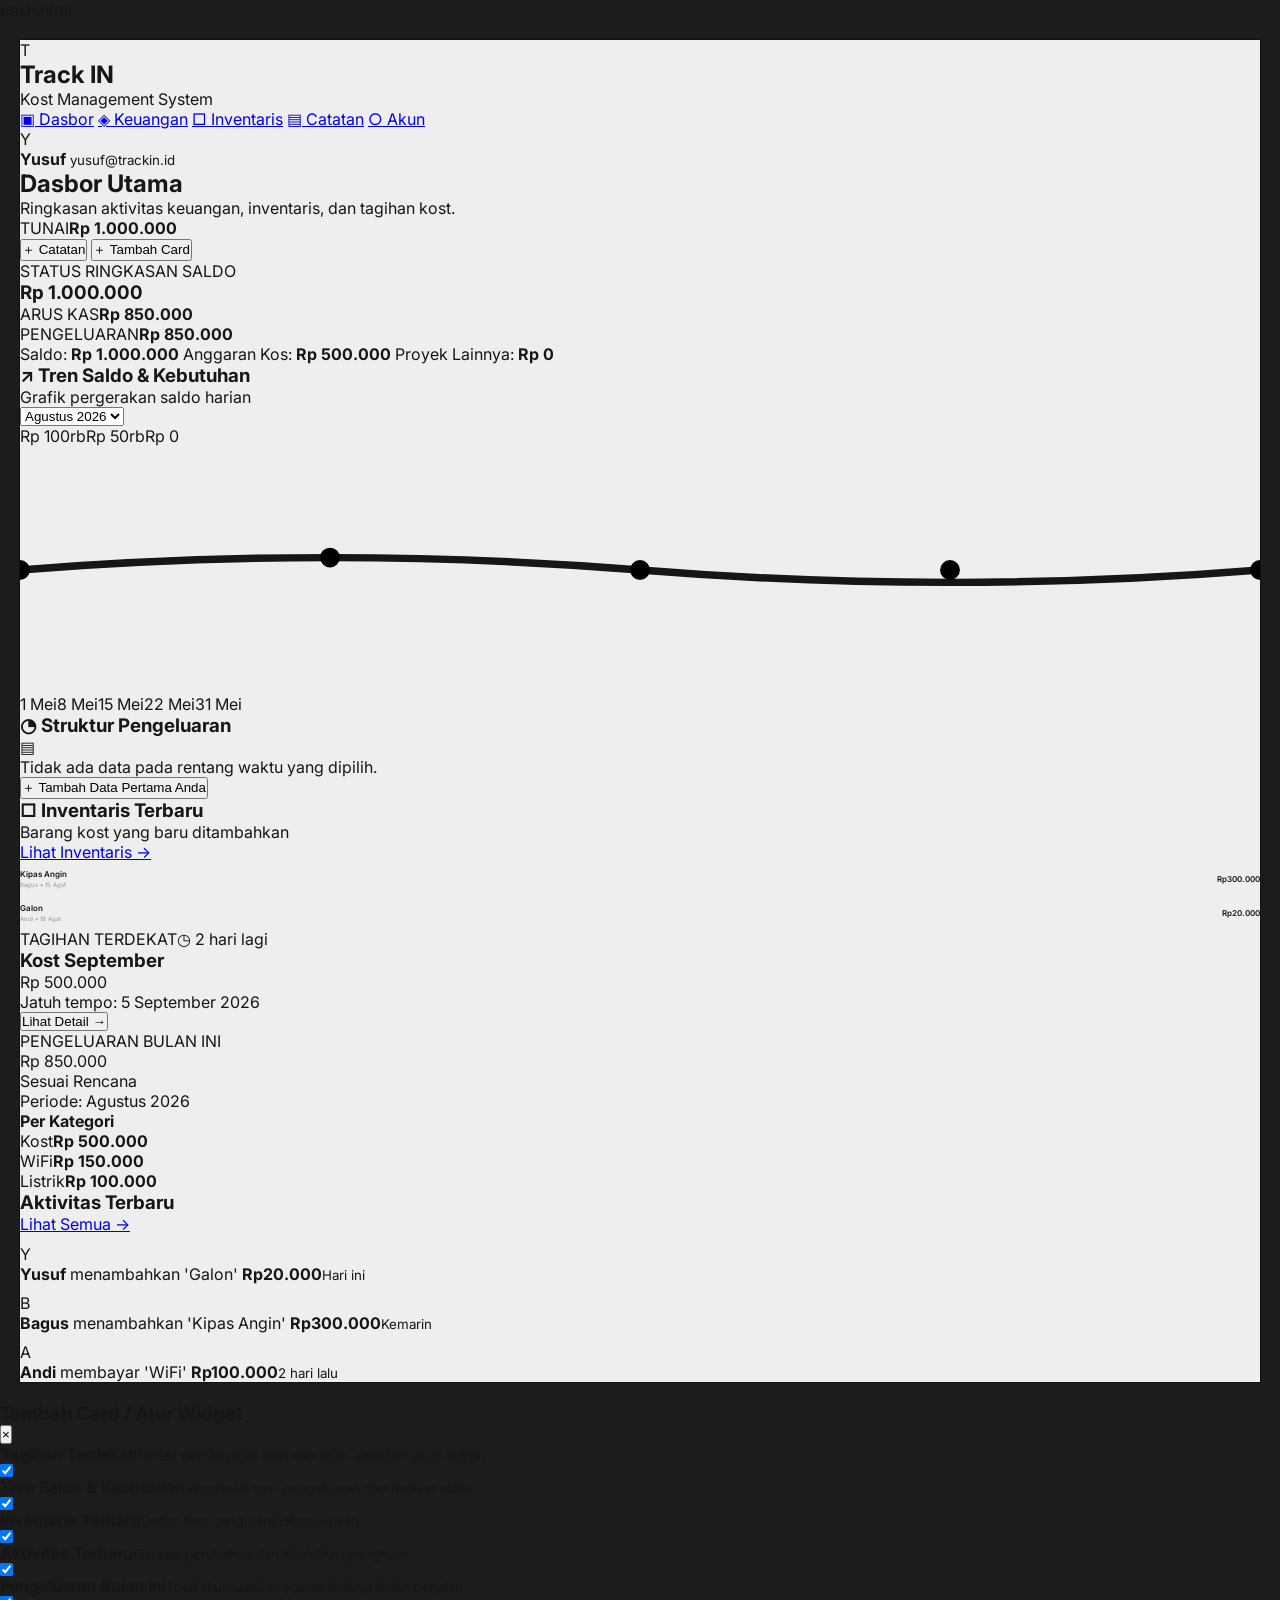
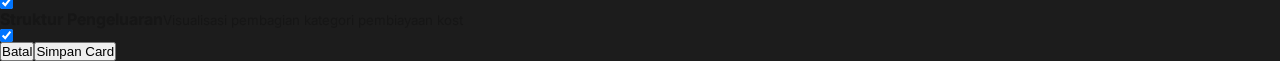
==== commit 3d983ca6: "Update dashboard.html" ====
--- a/dashboard.html
+++ b/dashboard.html
@@ -1,832 +1,173 @@
+dash.html
+
 <!DOCTYPE html>
 <html lang="id">
-
 <head>
-    <meta charset="UTF-8">
-
-    <meta
-        name="viewport"
-        content="width=device-width, initial-scale=1.0"
-    >
-
-    <title>Track IN - Dashboard</title>
-
-    <link rel="stylesheet" href="dashboard.css">
-
-    <link rel="preconnect" href="https://fonts.googleapis.com">
-
-    <link
-        rel="preconnect"
-        href="https://fonts.gstatic.com"
-        crossorigin
-    >
-
-    <link
-        href="https://fonts.googleapis.com/css2?family=Inter:wght@400;500;600;700;800&display=swap"
-        rel="stylesheet"
-    >
+  <meta charset="UTF-8">
+  <meta name="viewport" content="width=device-width, initial-scale=1.0">
+  <title>Track IN - Dashboard</title>
+  <link rel="preconnect" href="https://fonts.googleapis.com">
+  <link rel="preconnect" href="https://fonts.gstatic.com" crossorigin>
+  <link href="https://fonts.googleapis.com/css2?family=Inter:wght@400;500;600;700;800&display=swap" rel="stylesheet">
+  <link rel="stylesheet" href="dashboard.css">
 </head>
-
-
 <body>
-
-<div class="app">
-
-    <!-- =====================================================
-         HEADER
-    ====================================================== -->
-
-    <header class="topbar">
-
-        <div class="topbar-left">
-
-            <div class="brand-mobile">
-                Track IN
-            </div>
-
-            <nav class="main-navigation">
-
-                <a
-                    href="#"
-                    class="nav-item active"
-                    data-page="dashboard"
-                >
-                    Dasbor
-                </a>
-
-                <a
-                    href="#"
-                    class="nav-item"
-                    data-page="akun"
-                >
-                    Akun
-                </a>
-
-                <a
-                    href="#"
-                    class="nav-item"
-                    data-page="catatan"
-                >
-                    Catatan
-                </a>
-
-                <a
-                    href="#"
-                    class="nav-item"
-                    data-page="inventaris"
-                >
-                    Inventaris
-                </a>
-
-                <a
-                    href="#"
-                    class="nav-item"
-                    data-page="keuangan"
-                >
-                    Keuangan
-                </a>
-
-            </nav>
-
+  <div class="app">
+    <aside class="sidebar">
+      <div>
+        <div class="brand">
+          <div class="brand-icon">T</div>
+          <div>
+            <h1>Track IN</h1>
+            <p>Kost Management System</p>
+          </div>
         </div>
 
+        <nav class="nav">
+          <a class="nav-link active" href="#dashboard"><span>▣</span> Dasbor</a>
+          <a class="nav-link" href="#keuangan"><span>◈</span> Keuangan</a>
+          <a class="nav-link" href="#inventaris"><span>□</span> Inventaris</a>
+          <a class="nav-link" href="#catatan"><span>▤</span> Catatan</a>
+          <a class="nav-link" href="#akun"><span>○</span> Akun</a>
+        </nav>
+      </div>
 
-        <div class="topbar-right">
+      <div class="profile">
+        <div class="avatar">Y</div>
+        <div>
+          <strong>Yusuf</strong>
+          <small>yusuf@trackin.id</small>
+        </div>
+      </div>
+    </aside>
 
-            <button
-                class="top-note-button"
-                id="topNoteButton"
-                type="button"
-            >
-                + Catatan
-            </button>
+    <main class="main" id="dashboard">
+      <header class="header">
+        <div>
+          <h2>Dasbor Utama</h2>
+          <p>Ringkasan aktivitas keuangan, inventaris, dan tagihan kost.</p>
+        </div>
+        <div class="header-actions">
+          <div class="cash"><span>TUNAI</span><strong>Rp 1.000.000</strong></div>
+          <button class="btn btn-light" id="catatanBtn">＋ Catatan</button>
+          <button class="btn btn-primary" id="addCardBtn">＋ Tambah Card</button>
+        </div>
+      </header>
 
-            <span class="username">
-                yusuf
-            </span>
+      <section class="summary">
+        <div class="summary-top">
+          <div>
+            <span class="eyebrow">STATUS RINGKASAN SALDO</span>
+            <h3>Rp 1.000.000</h3>
+          </div>
+          <div class="summary-stats">
+            <div><span>ARUS KAS</span><strong>Rp 850.000</strong></div>
+            <div><span>PENGELUARAN</span><strong>Rp 850.000</strong></div>
+          </div>
+        </div>
+        <div class="summary-bottom">
+          <span>Saldo: <b>Rp 1.000.000</b></span>
+          <span>Anggaran Kos: <b>Rp 500.000</b></span>
+          <span>Proyek Lainnya: <b>Rp 0</b></span>
+        </div>
+      </section>
 
-            <div class="user-avatar">
+      <div class="dashboard-grid">
+        <div class="left-column">
+          <section class="card widget" data-widget="trenSaldo">
+            <div class="card-head">
+              <div>
+                <h3>↗ Tren Saldo & Kebutuhan</h3>
+                <p>Grafik pergerakan saldo harian</p>
+              </div>
+              <select id="periodSelect">
+                <option>Agustus 2026</option>
+                <option>Mei 2025</option>
+              </select>
+            </div>
+            <div class="chart">
+              <div class="chart-y"><span>Rp 100rb</span><span>Rp 50rb</span><span>Rp 0</span></div>
+              <svg viewBox="0 0 500 100" preserveAspectRatio="none" aria-label="Grafik saldo">
+                <path d="M0 50 Q125 40 250 50 T500 50" fill="none" stroke="currentColor" stroke-width="3"/>
+                <circle cx="0" cy="50" r="4"/><circle cx="125" cy="45" r="4"/><circle cx="250" cy="50" r="4"/><circle cx="375" cy="50" r="4"/><circle cx="500" cy="50" r="4"/>
+              </svg>
+              <div class="chart-x"><span>1 Mei</span><span>8 Mei</span><span>15 Mei</span><span>22 Mei</span><span>31 Mei</span></div>
+            </div>
+          </section>
 
-                <img
-                    src="https://i.pravatar.cc/100?img=12"
-                    alt="User"
-                >
+          <section class="card widget" data-widget="strukturPengeluaran">
+            <div class="card-head"><h3>◔ Struktur Pengeluaran</h3></div>
+            <div class="empty">
+              <div class="empty-icon">▤</div>
+              <p>Tidak ada data pada rentang waktu yang dipilih.</p>
+              <button class="btn btn-primary btn-small" data-toast="Form tambah data akan dibuka.">＋ Tambah Data Pertama Anda</button>
+            </div>
+          </section>
 
+          <section class="card widget" data-widget="inventarisTerbaru" id="inventaris">
+            <div class="card-head">
+              <div>
+                <h3>□ Inventaris Terbaru</h3>
+                <p>Barang kost yang baru ditambahkan</p>
+              </div>
+              <a href="#inventaris">Lihat Inventaris →</a>
             </div>
-
+            <div class="list" id="inventoryList"></div>
+          </section>
         </div>
 
-    </header>
+        <div class="right-column">
+          <section class="card widget" data-widget="tagihanTerdekat">
+            <div class="bill-head"><span class="badge">TAGIHAN TERDEKAT</span><span class="due">◷ 2 hari lagi</span></div>
+            <h3>Kost September</h3>
+            <div class="amount">Rp 500.000</div>
+            <p class="muted">Jatuh tempo: 5 September 2026</p>
+            <button class="btn btn-dark full" data-toast="Detail tagihan dibuka.">Lihat Detail →</button>
+          </section>
 
+          <section class="card widget" data-widget="pengeluaranBulanIni">
+            <div class="expense-head">
+              <div><span class="eyebrow dark">PENGELUARAN BULAN INI</span><div class="big-amount">Rp 850.000</div></div>
+              <span class="plan">Sesuai Rencana</span>
+            </div>
+            <p class="muted">Periode: Agustus 2026</p>
+            <div class="category">
+              <b>Per Kategori</b>
+              <div><span>Kost</span><strong>Rp 500.000</strong></div>
+              <div><span>WiFi</span><strong>Rp 150.000</strong></div>
+              <div><span>Listrik</span><strong>Rp 100.000</strong></div>
+            </div>
+          </section>
 
-    <!-- =====================================================
-         MAIN
-    ====================================================== -->
+          <section class="card widget" data-widget="aktivitasTerbaru" id="aktivitas">
+            <div class="card-head"><h3>Aktivitas Terbaru</h3><a href="#aktivitas">Lihat Semua →</a></div>
+            <div class="activity-list">
+              <div class="activity"><div class="avatar blue">Y</div><p><strong>Yusuf</strong> menambahkan 'Galon' <b>Rp20.000</b><small>Hari ini</small></p></div>
+              <div class="activity"><div class="avatar purple">B</div><p><strong>Bagus</strong> menambahkan 'Kipas Angin' <b>Rp300.000</b><small>Kemarin</small></p></div>
+              <div class="activity"><div class="avatar amber">A</div><p><strong>Andi</strong> membayar 'WiFi' <b>Rp100.000</b><small>2 hari lalu</small></p></div>
+            </div>
+          </section>
+        </div>
+      </div>
+    </main>
+  </div>
 
-    <main class="main-content">
+  <div class="modal hidden" id="cardModal">
+    <div class="modal-box">
+      <div class="modal-head"><h3>Tambah Card / Atur Widget</h3><button id="closeModal">×</button></div>
+      <div class="widget-options" id="widgetOptions">
+        <label><div><b>Tagihan Terdekat</b><small>Pantau pembayaran kost dan iuran sebelum jatuh tempo</small></div><input type="checkbox" data-key="tagihanTerdekat" checked></label>
+        <label><div><b>Tren Saldo & Kebutuhan</b><small>Visualisasi tren pengeluaran dan riwayat saldo</small></div><input type="checkbox" data-key="trenSaldo" checked></label>
+        <label><div><b>Inventaris Terbaru</b><small>Daftar item yang baru ditambahkan</small></div><input type="checkbox" data-key="inventarisTerbaru" checked></label>
+        <label><div><b>Aktivitas Terbaru</b><small>Riwayat perubahan dan kontribusi penghuni</small></div><input type="checkbox" data-key="aktivitasTerbaru" checked></label>
+        <label><div><b>Pengeluaran Bulan Ini</b><small>Total akumulasi anggaran belanja bulan berjalan</small></div><input type="checkbox" data-key="pengeluaranBulanIni" checked></label>
+        <label><div><b>Struktur Pengeluaran</b><small>Visualisasi pembagian kategori pembiayaan kost</small></div><input type="checkbox" data-key="strukturPengeluaran" checked></label>
+      </div>
+      <div class="modal-actions"><button class="btn btn-light" id="cancelModal">Batal</button><button class="btn btn-primary" id="saveModal">Simpan Card</button></div>
+    </div>
+  </div>
 
-        <!-- TOP CONTROL -->
-
-        <section class="dashboard-controls">
-
-            <div class="cash-card">
-
-                <span class="cash-label">
-                    Tunai
-                </span>
-
-                <strong id="cashValue">
-                    Rp. 1.000.000
-                </strong>
-
-            </div>
-
-
-            <div class="date-navigation">
-
-                <button
-                    class="date-arrow"
-                    id="previousDate"
-                    type="button"
-                >
-                    &lt;
-                </button>
-
-                <div class="date-display">
-
-                    <span id="dateText">
-                        17 Agustus 2026
-                    </span>
-
-                </div>
-
-                <button
-                    class="date-arrow"
-                    id="nextDate"
-                    type="button"
-                >
-                    &gt;
-                </button>
-
-            </div>
-
-
-            <button
-                class="add-card-button"
-                id="openCardModal"
-                type="button"
-            >
-
-                <span class="plus">
-                    +
-                </span>
-
-                Tambah Card
-
-            </button>
-
-        </section>
-
-
-        <!-- QUICK ACTION -->
-
-        <section class="quick-actions">
-
-            <button
-                class="quick-button"
-                data-action="barang"
-                type="button"
-            >
-
-                <span class="quick-icon">
-                    ◉
-                </span>
-
-                Barang
-
-            </button>
-
-
-            <button
-                class="quick-button"
-                data-action="pengeluaran"
-                type="button"
-            >
-
-                <span class="quick-icon">
-                    ▣
-                </span>
-
-                Pengeluaran
-
-            </button>
-
-
-            <button
-                class="quick-button"
-                data-action="catatan"
-                type="button"
-            >
-
-                <span class="quick-icon">
-                    ↗
-                </span>
-
-                Catatan
-
-            </button>
-
-        </section>
-
-
-        <!-- =================================================
-             MAIN CARDS
-        ================================================== -->
-
-        <section class="main-cards">
-
-            <!-- SALDO -->
-
-            <article class="dashboard-card balance-card">
-
-                <div class="card-title">
-
-                    <h3>
-                        Status Ringkasan Saldo
-                    </h3>
-
-                </div>
-
-
-                <div class="balance-gauges">
-
-                    <div class="gauge">
-
-                        <div class="gauge-circle">
-
-                            <div class="gauge-scale"></div>
-
-                            <div class="gauge-needle"></div>
-
-                            <div class="gauge-center"></div>
-
-                        </div>
-
-                        <div class="gauge-icon">
-                            ▣
-                        </div>
-
-                        <span class="gauge-name">
-                            SALDO
-                        </span>
-
-                        <strong>
-                            0
-                        </strong>
-
-                        <small>
-                            Rp
-                        </small>
-
-                    </div>
-
-
-                    <div class="gauge">
-
-                        <div class="gauge-circle">
-
-                            <div class="gauge-scale"></div>
-
-                            <div class="gauge-needle"></div>
-
-                            <div class="gauge-center"></div>
-
-                        </div>
-
-                        <div class="gauge-icon green-icon">
-                            ↕
-                        </div>
-
-                        <span class="gauge-name">
-                            ARUS KAS
-                        </span>
-
-                        <strong>
-                            0
-                        </strong>
-
-                        <small>
-                            Rp
-                        </small>
-
-                    </div>
-
-
-                    <div class="gauge">
-
-                        <div class="gauge-circle">
-
-                            <div class="gauge-scale"></div>
-
-                            <div class="gauge-needle"></div>
-
-                            <div class="gauge-center"></div>
-
-                        </div>
-
-                        <div class="gauge-icon purple-icon">
-                            ▥
-                        </div>
-
-                        <span class="gauge-name">
-                            PENGELUARAN
-                        </span>
-
-                        <strong>
-                            0
-                        </strong>
-
-                        <small>
-                            Rp
-                        </small>
-
-                    </div>
-
-                </div>
-
-
-                <div class="balance-footer">
-
-                    <span>
-                        Saldo: <b>0</b>
-                    </span>
-
-                    <span>
-                        Anggaran Kos: <b>0</b>
-                    </span>
-
-                    <span>
-                        Proyek Lainnya: <b>0</b>
-                    </span>
-
-                </div>
-
-            </article>
-
-
-            <!-- TREND -->
-
-            <article class="dashboard-card trend-card">
-
-                <div class="card-title trend-title">
-
-                    <h3>
-                        Tren Saldo &amp; Kebutuhan
-                    </h3>
-
-                    <select id="chartPeriod">
-
-                        <option>
-                            1 - 31 Mei 2025
-                        </option>
-
-                        <option>
-                            1 - 30 Juni 2025
-                        </option>
-
-                        <option>
-                            1 - 31 Juli 2025
-                        </option>
-
-                        <option selected>
-                            1 - 31 Agustus 2026
-                        </option>
-
-                    </select>
-
-                </div>
-
-
-                <div class="chart-container">
-
-                    <div class="chart-labels">
-
-                        <span>Rp 100rb</span>
-                        <span>Rp 50rb</span>
-                        <span>Rp 0</span>
-                        <span>-Rp 50rb</span>
-                        <span>-Rp 100rb</span>
-
-                    </div>
-
-
-                    <div class="chart-area">
-
-                        <div class="grid-line line-1"></div>
-                        <div class="grid-line line-2"></div>
-                        <div class="grid-line line-3"></div>
-                        <div class="grid-line line-4"></div>
-                        <div class="grid-line line-5"></div>
-
-
-                        <svg
-                            class="balance-chart"
-                            viewBox="0 0 600 180"
-                            preserveAspectRatio="none"
-                        >
-
-                            <polyline
-                                points="0,90 120,90 240,90 360,90 480,90 600,90"
-                                fill="none"
-                                stroke="#5146ff"
-                                stroke-width="3"
-                            />
-
-                            <circle cx="0" cy="90" r="4"></circle>
-                            <circle cx="120" cy="90" r="4"></circle>
-                            <circle cx="240" cy="90" r="4"></circle>
-                            <circle cx="360" cy="90" r="4"></circle>
-                            <circle cx="480" cy="90" r="4"></circle>
-                            <circle cx="600" cy="90" r="4"></circle>
-
-                        </svg>
-
-
-                        <div class="chart-dates">
-
-                            <span>1 Mei</span>
-                            <span>8 Mei</span>
-                            <span>15 Mei</span>
-                            <span>22 Mei</span>
-                            <span>31 Mei</span>
-
-                        </div>
-
-                    </div>
-
-                </div>
-
-
-                <div class="chart-legend">
-
-                    <span class="legend-dot"></span>
-
-                    Saldo Aktual
-
-                </div>
-
-            </article>
-
-
-            <!-- STRUCTURE -->
-
-            <article class="dashboard-card structure-card">
-
-                <div class="card-title">
-
-                    <h3>
-                        Struktur Pengeluaran
-                    </h3>
-
-                    <div class="card-tools">
-
-                        <button type="button">
-                            ⊞
-                        </button>
-
-                        <button type="button">
-                            ♙
-                        </button>
-
-                    </div>
-
-                </div>
-
-
-                <div class="structure-content">
-
-                    <div class="structure-icon">
-                        ♧
-                    </div>
-
-                    <p>
-                        Tidak ada data pada rentang waktu yang dipilih.
-                    </p>
-
-                    <button
-                        class="small-green-button"
-                        id="firstExpenseButton"
-                        type="button"
-                    >
-                        + Tambah Data Pertama Anda
-                    </button>
-
-                </div>
-
-            </article>
-
-        </section>
-
-
-        <!-- =================================================
-             WIDGET TITLE
-        ================================================== -->
-
-        <div class="widget-header">
-
-            <h2>
-                Widget Tambahan
-            </h2>
-
-            <button
-                class="widget-plus"
-                id="openWidgetModal"
-                type="button"
-            >
-                +
-            </button>
-
-        </div>
-
-
-        <!-- =================================================
-             WIDGET AREA
-        ================================================== -->
-
-        <section class="widgets-grid">
-
-            <!-- LEFT -->
-
-            <div class="widget-column left-widget-column">
-
-                <!-- TAGIHAN -->
-
-                <article
-                    class="widget-card bill-card"
-                    data-widget="tagihan"
-                >
-
-                    <div class="widget-title-row">
-
-                        <div class="widget-title">
-
-                            <span class="widget-round-icon yellow">
-                                ♧
-                            </span>
-
-                            <h3>
-                                Tagihan Terdekat
-                            </h3>
-
-                        </div>
-
-                        <span class="days-badge">
-                            2 hari lagi
-                        </span>
-
-                    </div>
-
-
-                    <div class="bill-content">
-
-                        <div>
-
-                            <strong>
-                                Kost September
-                            </strong>
-
-                            <small>
-                                Jatuh tempo: 5 September 2026
-                            </small>
-
-                        </div>
-
-                        <strong class="bill-price">
-                            Rp500.000
-                        </strong>
-
-                    </div>
-
-
-                    <button
-                        class="detail-link"
-                        data-message="Detail tagihan Kost September"
-                        type="button"
-                    >
-                        Lihat Detail
-                    </button>
-
-                </article>
-
-
-                <!-- INVENTARIS -->
-
-                <article
-                    class="widget-card inventory-card"
-                    data-widget="inventaris"
-                >
-
-                    <div class="widget-title-row">
-
-                        <div class="widget-title">
-
-                            <span class="widget-round-icon cyan">
-                                ◈
-                            </span>
-
-                            <h3>
-                                Inventaris Terbaru
-                            </h3>
-
-                        </div>
-
-                    </div>
-
-
-                    <div
-                        class="inventory-list"
-                        id="inventoryList"
-                    ></div>
-
-
-                    <button
-                        class="detail-link"
-                        id="inventoryLink"
-                        type="button"
-                    >
-                        Lihat Inventaris →
-                    </button>
-
-                </article>
-
-            </div>
-
-
-            <!-- RIGHT -->
-
-            <div class="widget-column right-widget-column">
-
-                <!-- AKTIVITAS -->
-
-                <article
-                    class="widget-card activity-card"
-                    data-widget="aktivitas"
-                >
-
-                    <div class="widget-title-row">
-
-                        <div class="widget-title">
-
-                            <span class="widget-round-icon cyan">
-                                ◉
-                            </span>
-
-                            <h3>
-                                Aktivitas Terbaru
-                            </h3>
-
-                        </div>
-
-                    </div>
-
-
-                    <div
-                        class="activity-list"
-                        id="activityList"
-                    ></div>
-
-
-                    <button
-                        class="detail-link"
-                        id="activityLink"
-                        type="button"
-                    >
-                        Lihat Semua →
-                    </button>
-
-                </article>
-
-
-                <!-- BOTTOM -->
-
-                <div class="bottom-widgets">
-
-                    <!-- PENGELUARAN -->
-
-                    <article
-                        class="widget-card expense-card"
-                        data-widget="pengeluaran"
-                    >
-
-                        <div class="expense-icon">
-                            ▣
-                        </div>
-
-                        <span class="expense-title">
-                            Pengeluaran
-                        </span>
-
-                        <strong class="expense-value">
-                            Rp850.000
-                        </strong>
-
-                        <small>
-                            Periode: Agustus 2026
-                        </small>
-
-                        <span class="plan-badge">
-                            ✓ Sesuai Rencana
-                        </span>
-
-                    </article>
-
-
-                    <!-- KATEGORI -->
-
-                    <article
-                        class="widget-card category-card"
-                        data-widget="kategori"
-                    >
-
-                        <span class="category-title">
-                            Per Kategori
-                        </span>
-
-
-                        <div class="category-item">
-
-                            <div>
-                                <span>Kost</span>
-                                <strong>Rp500.000</strong>
-                            </div>
-
-                            <div class="progress">
-
-                                <span
-                                    style="width:100%"
-                                    class="purple-progress"
-                                ></span>
-
-                            </div>
-
-                        </div>
-
-
-                        <div class="category-item">
-
-                            <div>
-                                <span>WiFi</span>
-                                <strong>Rp150.000</strong>
-                            </div>
-
-                            <div class="progress">
-
-                                <span
-                                    style="width:65%"
-                                    class="cyan-progress"
-                                ></span>
-
-                            </div>
-
-                        </div>
-
-
-                        <div class="category-item">
-
-                            <div>
-                                <span>Listrik</span>
-                                <strong>Rp100.000</strong>
-                            </div>
-
-                            <div class="progress">
-
-                                <span
-                                    style="width:50%"
-                                    class="yellow-progress"
-                                ></span>
-
-                            </div>
-
-                        </div>
-
-                    </article>
-
-                </div>
-
-            </div>
-
-        </section>
-
-    </main>
-
-</div>
-
-
-
-
-
-<script src="dashboard.js"></script>
-
+  <div class="toast" id="toast"></div>
+  <script src="dashboard.js"></script>
 </body>
-
 </html>
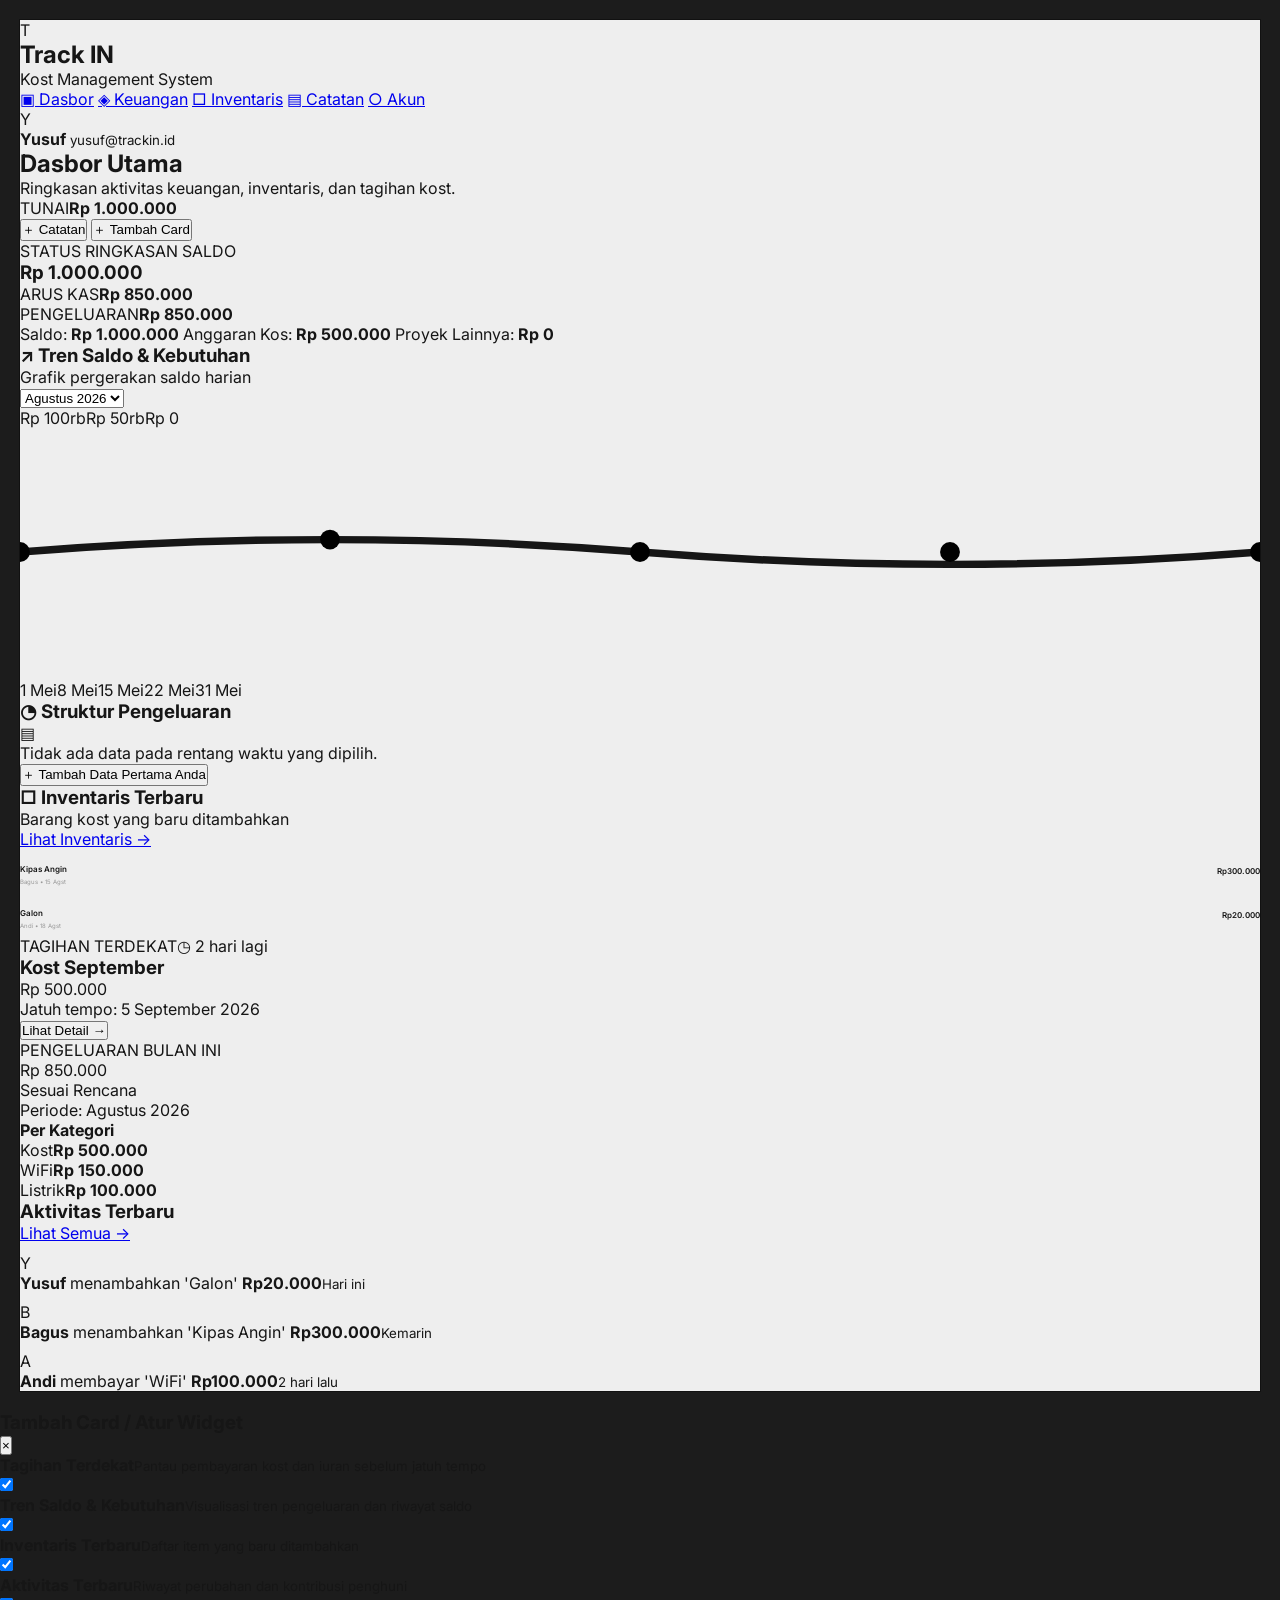
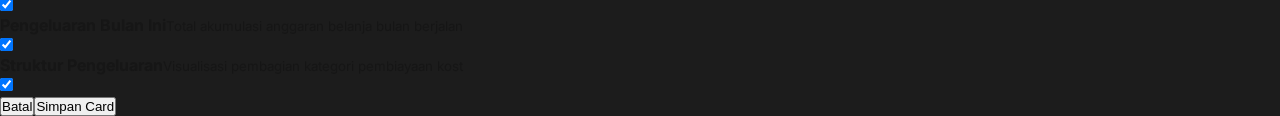
==== commit eebfb157: "Update dashboard.html" ====
--- a/dashboard.html
+++ b/dashboard.html
@@ -1,5 +1,3 @@
-dash.html
-
 <!DOCTYPE html>
 <html lang="id">
 <head>
